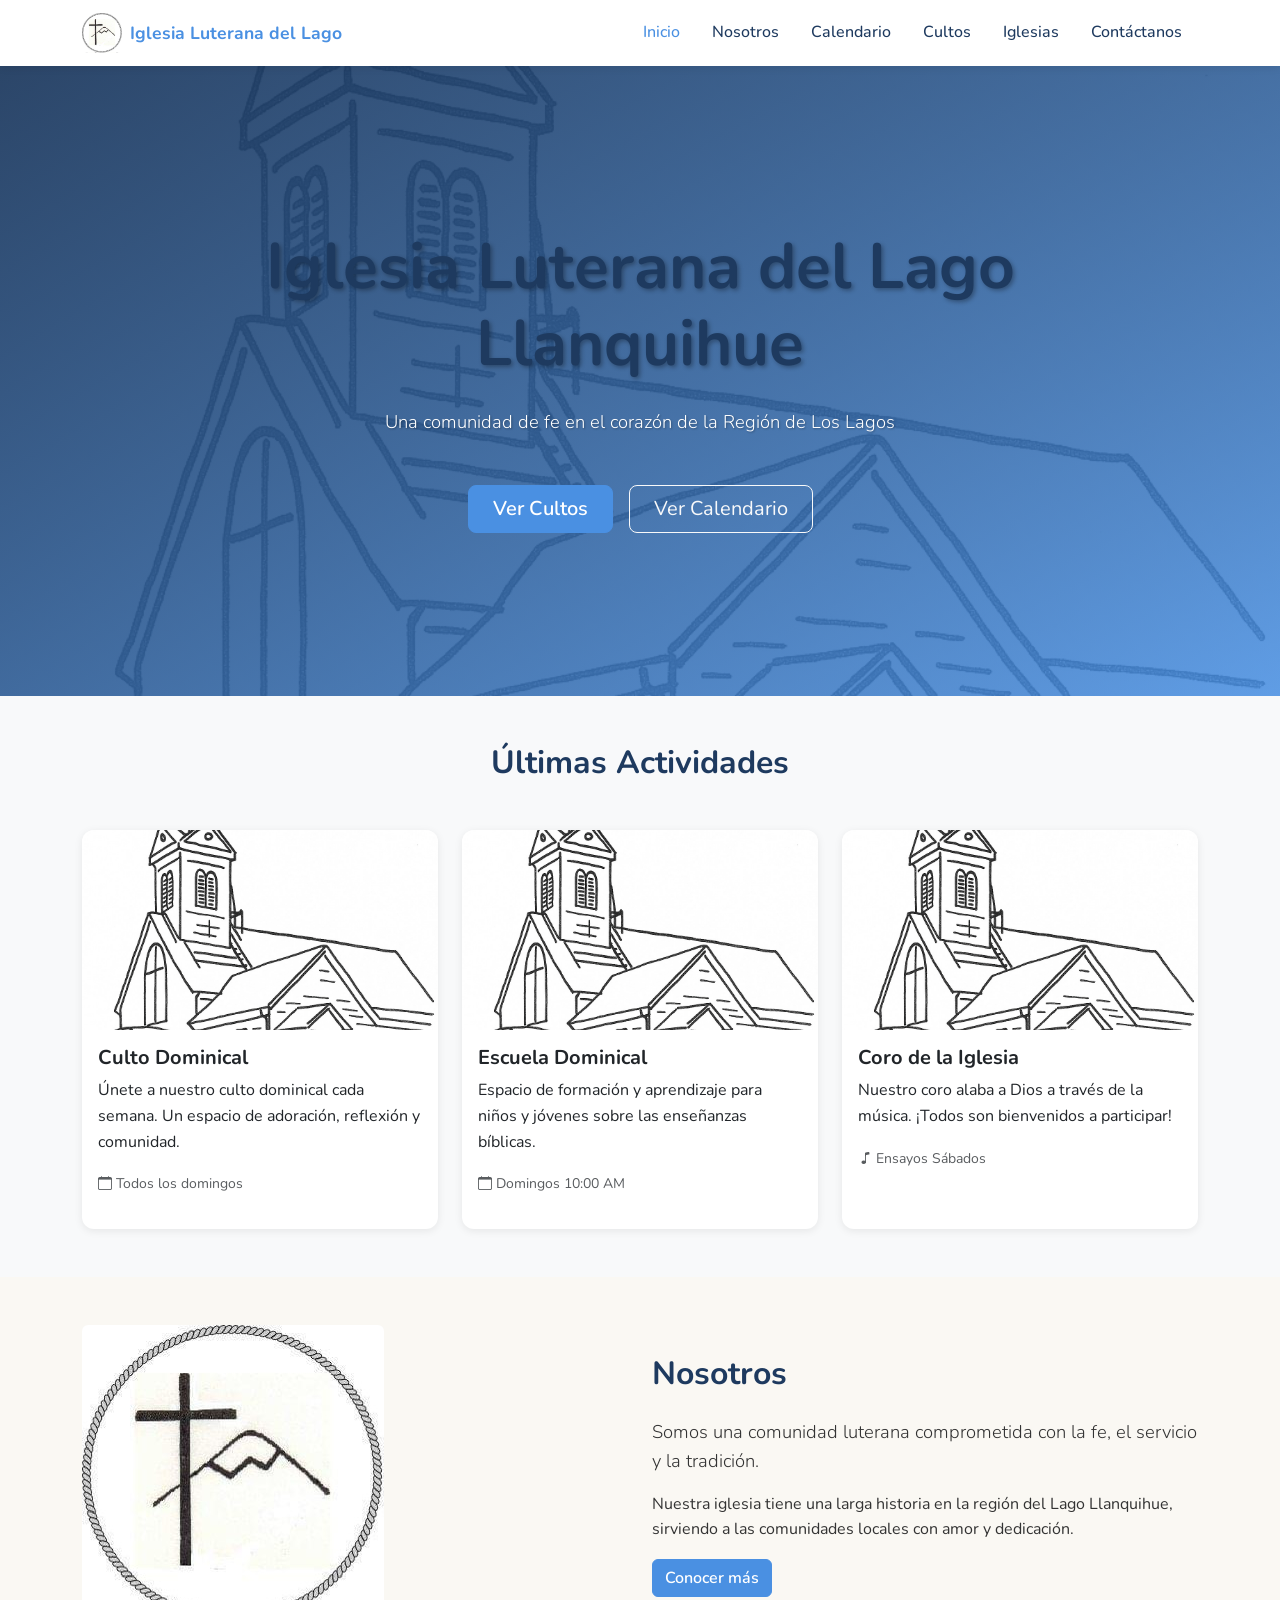
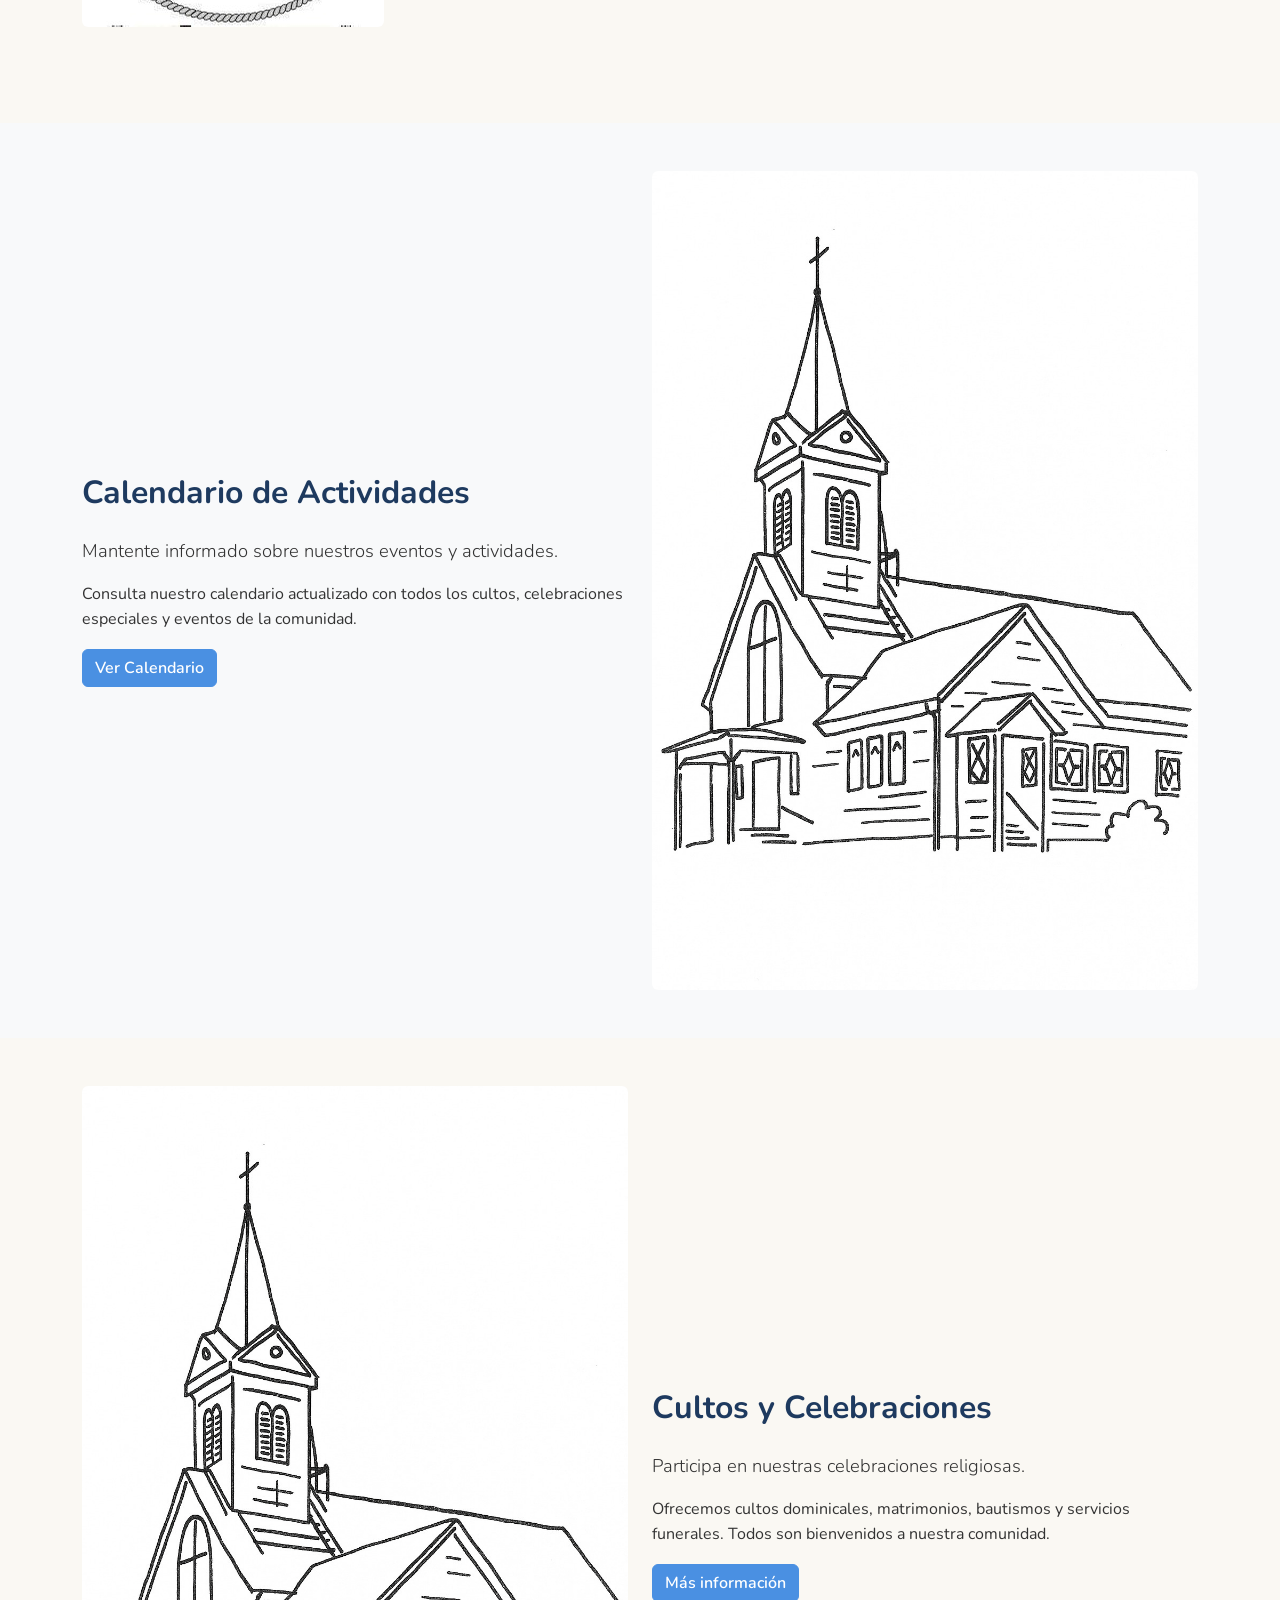
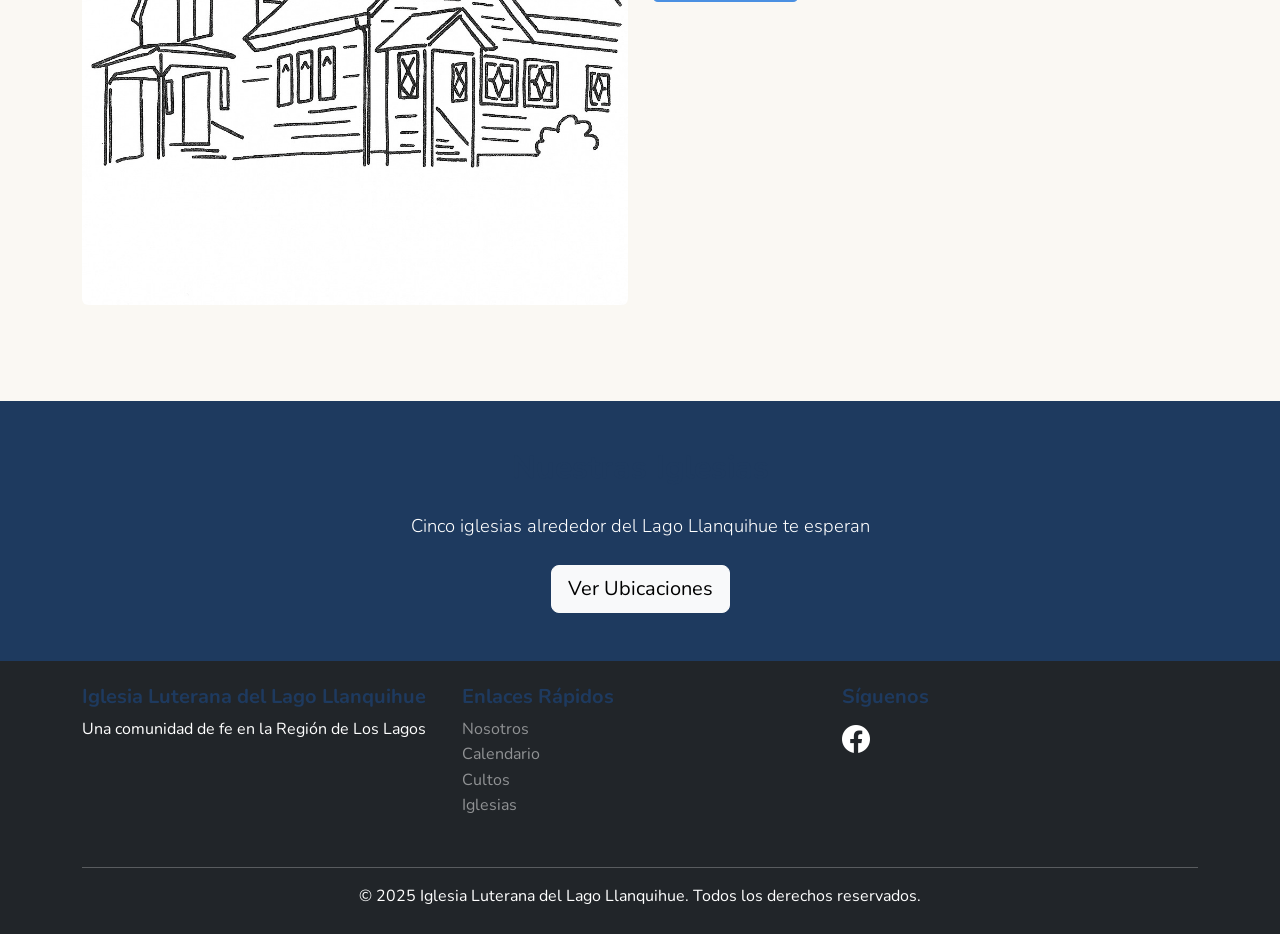
==== index.html @ cc49244c "Add essential website pages and styling for the Lutheran Church of Lake Llanquihue Initial commit cr" ====
<!DOCTYPE html>
<html lang="es">
<head>
    <meta charset="UTF-8">
    <meta name="viewport" content="width=device-width, initial-scale=1.0">
    <meta name="description" content="Iglesia Luterana del Lago Llanquihue - Comunidad de fe en la región del Lago Llanquihue, Chile">
    <meta name="keywords" content="iglesia luterana, lago llanquihue, frutillar, puerto octay, cultos, celebraciones">
    <title>Inicio - Iglesia Luterana del Lago Llanquihue</title>
    
    <link href="https://cdn.jsdelivr.net/npm/bootstrap@5.3.2/dist/css/bootstrap.min.css" rel="stylesheet">
    <link rel="stylesheet" href="https://cdn.jsdelivr.net/npm/bootstrap-icons@1.11.1/font/bootstrap-icons.css">
    <link rel="preconnect" href="https://fonts.googleapis.com">
    <link rel="preconnect" href="https://fonts.gstatic.com" crossorigin>
    <link href="https://fonts.googleapis.com/css2?family=Nunito:wght@300;400;600;700&display=swap" rel="stylesheet">
    <link rel="stylesheet" href="css/styles.css">
</head>
<body>
    <nav class="navbar navbar-expand-lg navbar-light bg-white sticky-top shadow-sm">
        <div class="container">
            <a class="navbar-brand d-flex align-items-center" href="index.html">
                <img src="assets/img/logo.png" alt="Logo Iglesia Luterana" class="logo-img">
                <span class="ms-2 fw-bold text-primary">Iglesia Luterana del Lago</span>
            </a>
            <button class="navbar-toggler" type="button" data-bs-toggle="collapse" data-bs-target="#navbarNav" aria-controls="navbarNav" aria-expanded="false" aria-label="Toggle navigation">
                <span class="navbar-toggler-icon"></span>
            </button>
            <div class="collapse navbar-collapse" id="navbarNav">
                <ul class="navbar-nav ms-auto">
                    <li class="nav-item">
                        <a class="nav-link active" href="index.html">Inicio</a>
                    </li>
                    <li class="nav-item">
                        <a class="nav-link" href="nosotros.html">Nosotros</a>
                    </li>
                    <li class="nav-item">
                        <a class="nav-link" href="calendario.html">Calendario</a>
                    </li>
                    <li class="nav-item">
                        <a class="nav-link" href="cultos.html">Cultos</a>
                    </li>
                    <li class="nav-item">
                        <a class="nav-link" href="iglesias.html">Iglesias</a>
                    </li>
                    <li class="nav-item">
                        <a class="nav-link" href="contacto.html">Contáctanos</a>
                    </li>
                </ul>
            </div>
        </div>
    </nav>

    <section class="hero-section position-relative">
        <div class="hero-overlay"></div>
        <div class="hero-content container text-center text-white">
            <h1 class="display-3 fw-bold mb-4">Iglesia Luterana del Lago Llanquihue</h1>
            <p class="lead mb-5">Una comunidad de fe en el corazón de la Región de Los Lagos</p>
            <div class="d-flex gap-3 justify-content-center flex-wrap">
                <a href="cultos.html" class="btn btn-primary btn-lg px-4">Ver Cultos</a>
                <a href="calendario.html" class="btn btn-outline-light btn-lg px-4">Ver Calendario</a>
            </div>
        </div>
    </section>

    <section class="py-5 bg-light">
        <div class="container">
            <h2 class="text-center mb-5">Últimas Actividades</h2>
            <div class="row g-4">
                <div class="col-md-4">
                    <div class="card h-100 shadow-sm">
                        <img src="assets/img/church.png" class="card-img-top" alt="Culto Dominical">
                        <div class="card-body">
                            <h5 class="card-title">Culto Dominical</h5>
                            <p class="card-text">Únete a nuestro culto dominical cada semana. Un espacio de adoración, reflexión y comunidad.</p>
                            <p class="text-muted"><small><i class="bi bi-calendar"></i> Todos los domingos</small></p>
                        </div>
                    </div>
                </div>
                <div class="col-md-4">
                    <div class="card h-100 shadow-sm">
                        <img src="assets/img/church.png" class="card-img-top" alt="Escuela Dominical">
                        <div class="card-body">
                            <h5 class="card-title">Escuela Dominical</h5>
                            <p class="card-text">Espacio de formación y aprendizaje para niños y jóvenes sobre las enseñanzas bíblicas.</p>
                            <p class="text-muted"><small><i class="bi bi-calendar"></i> Domingos 10:00 AM</small></p>
                        </div>
                    </div>
                </div>
                <div class="col-md-4">
                    <div class="card h-100 shadow-sm">
                        <img src="assets/img/church.png" class="card-img-top" alt="Coro de la Iglesia">
                        <div class="card-body">
                            <h5 class="card-title">Coro de la Iglesia</h5>
                            <p class="card-text">Nuestro coro alaba a Dios a través de la música. ¡Todos son bienvenidos a participar!</p>
                            <p class="text-muted"><small><i class="bi bi-music-note"></i> Ensayos Sábados</small></p>
                        </div>
                    </div>
                </div>
            </div>
        </div>
    </section>

    <section class="py-5">
        <div class="container">
            <div class="row align-items-center mb-5">
                <div class="col-lg-6">
                    <img src="assets/img/logo.png" alt="Nosotros" class="img-fluid rounded">
                </div>
                <div class="col-lg-6">
                    <h2 class="mb-4">Nosotros</h2>
                    <p class="lead">Somos una comunidad luterana comprometida con la fe, el servicio y la tradición.</p>
                    <p>Nuestra iglesia tiene una larga historia en la región del Lago Llanquihue, sirviendo a las comunidades locales con amor y dedicación.</p>
                    <a href="nosotros.html" class="btn btn-primary">Conocer más</a>
                </div>
            </div>
        </div>
    </section>

    <section class="py-5 bg-light">
        <div class="container">
            <div class="row align-items-center">
                <div class="col-lg-6 order-lg-2">
                    <img src="assets/img/church.png" alt="Calendario" class="img-fluid rounded">
                </div>
                <div class="col-lg-6 order-lg-1">
                    <h2 class="mb-4">Calendario de Actividades</h2>
                    <p class="lead">Mantente informado sobre nuestros eventos y actividades.</p>
                    <p>Consulta nuestro calendario actualizado con todos los cultos, celebraciones especiales y eventos de la comunidad.</p>
                    <a href="calendario.html" class="btn btn-primary">Ver Calendario</a>
                </div>
            </div>
        </div>
    </section>

    <section class="py-5">
        <div class="container">
            <div class="row align-items-center mb-5">
                <div class="col-lg-6">
                    <img src="assets/img/church.png" alt="Cultos" class="img-fluid rounded">
                </div>
                <div class="col-lg-6">
                    <h2 class="mb-4">Cultos y Celebraciones</h2>
                    <p class="lead">Participa en nuestras celebraciones religiosas.</p>
                    <p>Ofrecemos cultos dominicales, matrimonios, bautismos y servicios funerales. Todos son bienvenidos a nuestra comunidad.</p>
                    <a href="cultos.html" class="btn btn-primary">Más información</a>
                </div>
            </div>
        </div>
    </section>

    <section class="py-5 bg-primary text-white">
        <div class="container text-center">
            <h2 class="mb-4">Nuestras Iglesias</h2>
            <p class="lead mb-4">Cinco iglesias alrededor del Lago Llanquihue te esperan</p>
            <a href="iglesias.html" class="btn btn-light btn-lg">Ver Ubicaciones</a>
        </div>
    </section>

    <footer class="bg-dark text-white py-4">
        <div class="container">
            <div class="row">
                <div class="col-md-4 mb-3">
                    <h5>Iglesia Luterana del Lago Llanquihue</h5>
                    <p>Una comunidad de fe en la Región de Los Lagos</p>
                </div>
                <div class="col-md-4 mb-3">
                    <h5>Enlaces Rápidos</h5>
                    <ul class="list-unstyled">
                        <li><a href="nosotros.html" class="text-white-50">Nosotros</a></li>
                        <li><a href="calendario.html" class="text-white-50">Calendario</a></li>
                        <li><a href="cultos.html" class="text-white-50">Cultos</a></li>
                        <li><a href="iglesias.html" class="text-white-50">Iglesias</a></li>
                    </ul>
                </div>
                <div class="col-md-4 mb-3">
                    <h5>Síguenos</h5>
                    <a href="https://web.facebook.com/profile.php?id=100070098432222" target="_blank" rel="noopener" class="text-white fs-3 me-3">
                        <i class="bi bi-facebook"></i>
                    </a>
                </div>
            </div>
            <hr class="my-3 bg-white">
            <p class="text-center mb-0">&copy; 2025 Iglesia Luterana del Lago Llanquihue. Todos los derechos reservados.</p>
        </div>
    </footer>

    <script src="https://cdn.jsdelivr.net/npm/bootstrap@5.3.2/dist/js/bootstrap.bundle.min.js"></script>
    <script src="js/script.js"></script>
</body>
</html>
---- css/styles.css ----
:root {
    --azul-marino: #1e3a5f;
    --azul-claro: #4a90e2;
    --celeste: #87ceeb;
    --blanco-cremita: #faf8f3;
    --gris-claro: #f8f9fa;
}

* {
    margin: 0;
    padding: 0;
    box-sizing: border-box;
}

body {
    font-family: 'Nunito', -apple-system, BlinkMacSystemFont, 'Segoe UI', Roboto, sans-serif;
    color: #333;
    line-height: 1.6;
    background-color: var(--blanco-cremita);
}

.navbar {
    background-color: white !important;
    box-shadow: 0 2px 4px rgba(0,0,0,0.1);
}

.navbar-brand {
    font-size: 1.1rem;
    color: var(--azul-marino) !important;
}

.logo-img {
    width: 40px;
    height: 40px;
    object-fit: contain;
}

.nav-link {
    color: var(--azul-marino) !important;
    font-weight: 500;
    transition: color 0.3s ease;
    padding: 0.5rem 1rem !important;
}

.nav-link:hover,
.nav-link.active {
    color: var(--azul-claro) !important;
}

.btn-primary {
    background-color: var(--azul-claro);
    border-color: var(--azul-claro);
    font-weight: 600;
    transition: all 0.3s ease;
}

.btn-primary:hover {
    background-color: var(--azul-marino);
    border-color: var(--azul-marino);
    transform: translateY(-2px);
    box-shadow: 0 4px 8px rgba(0,0,0,0.2);
}

.btn-outline-primary {
    color: var(--azul-claro);
    border-color: var(--azul-claro);
    font-weight: 600;
    transition: all 0.3s ease;
}

.btn-outline-primary:hover {
    background-color: var(--azul-claro);
    border-color: var(--azul-claro);
    color: white;
}

.btn-outline-light:hover {
    background-color: white;
    color: var(--azul-marino);
}

.text-primary {
    color: var(--azul-claro) !important;
}

.bg-primary {
    background-color: var(--azul-marino) !important;
}

.hero-section {
    min-height: 70vh;
    background: linear-gradient(rgba(30, 58, 95, 0.7), rgba(74, 144, 226, 0.7)),
                url('../assets/img/church.png') center/cover;
    display: flex;
    align-items: center;
    justify-content: center;
    color: white;
    position: relative;
}

.hero-overlay {
    position: absolute;
    top: 0;
    left: 0;
    right: 0;
    bottom: 0;
    background: linear-gradient(135deg, rgba(30, 58, 95, 0.8) 0%, rgba(74, 144, 226, 0.6) 100%);
}

.hero-content {
    position: relative;
    z-index: 1;
    padding: 2rem;
}

.hero-content h1 {
    text-shadow: 2px 2px 4px rgba(0,0,0,0.3);
    margin-bottom: 1.5rem;
}

.hero-content p {
    text-shadow: 1px 1px 2px rgba(0,0,0,0.3);
}

.page-header {
    padding: 3rem 0;
    background: linear-gradient(135deg, var(--azul-marino) 0%, var(--azul-claro) 100%);
}

.card {
    border: none;
    border-radius: 12px;
    transition: transform 0.3s ease, box-shadow 0.3s ease;
}

.card:hover {
    transform: translateY(-5px);
    box-shadow: 0 8px 20px rgba(0,0,0,0.15);
}

.card-img-top {
    border-radius: 12px 12px 0 0;
    height: 200px;
    object-fit: cover;
}

.shadow-sm {
    box-shadow: 0 2px 8px rgba(0,0,0,0.08) !important;
}

.bg-light {
    background-color: var(--gris-claro) !important;
}

footer {
    background-color: var(--azul-marino) !important;
}

footer a {
    text-decoration: none;
    transition: color 0.3s ease;
}

footer a:hover {
    color: var(--celeste) !important;
}

.nav-tabs {
    border-bottom: 2px solid var(--azul-claro);
}

.nav-tabs .nav-link {
    color: var(--azul-marino) !important;
    border: none;
    border-bottom: 3px solid transparent;
    transition: all 0.3s ease;
}

.nav-tabs .nav-link:hover {
    border-color: var(--celeste);
}

.nav-tabs .nav-link.active {
    color: var(--azul-claro) !important;
    background-color: transparent;
    border-color: var(--azul-claro);
}

.form-control:focus {
    border-color: var(--azul-claro);
    box-shadow: 0 0 0 0.2rem rgba(74, 144, 226, 0.25);
}

.bi {
    vertical-align: middle;
}

.spinner-border {
    width: 3rem;
    height: 3rem;
}

@media (max-width: 768px) {
    .hero-content h1 {
        font-size: 2rem;
    }
    
    .hero-content p {
        font-size: 1rem;
    }
    
    .display-4 {
        font-size: 2.5rem;
    }
    
    .logo-img {
        width: 35px;
        height: 35px;
    }
    
    .navbar-brand span {
        font-size: 0.9rem;
    }
}

@media (max-width: 576px) {
    .hero-section {
        min-height: 60vh;
    }
    
    .btn-lg {
        padding: 0.5rem 1rem;
        font-size: 1rem;
    }
}

.img-fluid {
    max-width: 100%;
    height: auto;
}

h1, h2, h3, h4, h5, h6 {
    color: var(--azul-marino);
    font-weight: 700;
}

.lead {
    font-size: 1.15rem;
    font-weight: 300;
}

section {
    scroll-margin-top: 70px;
}

.alert {
    border-radius: 8px;
}

.alert-success {
    background-color: #d4edda;
    border-color: #c3e6cb;
    color: #155724;
}

.alert-danger {
    background-color: #f8d7da;
    border-color: #f5c6cb;
    color: #721c24;
}
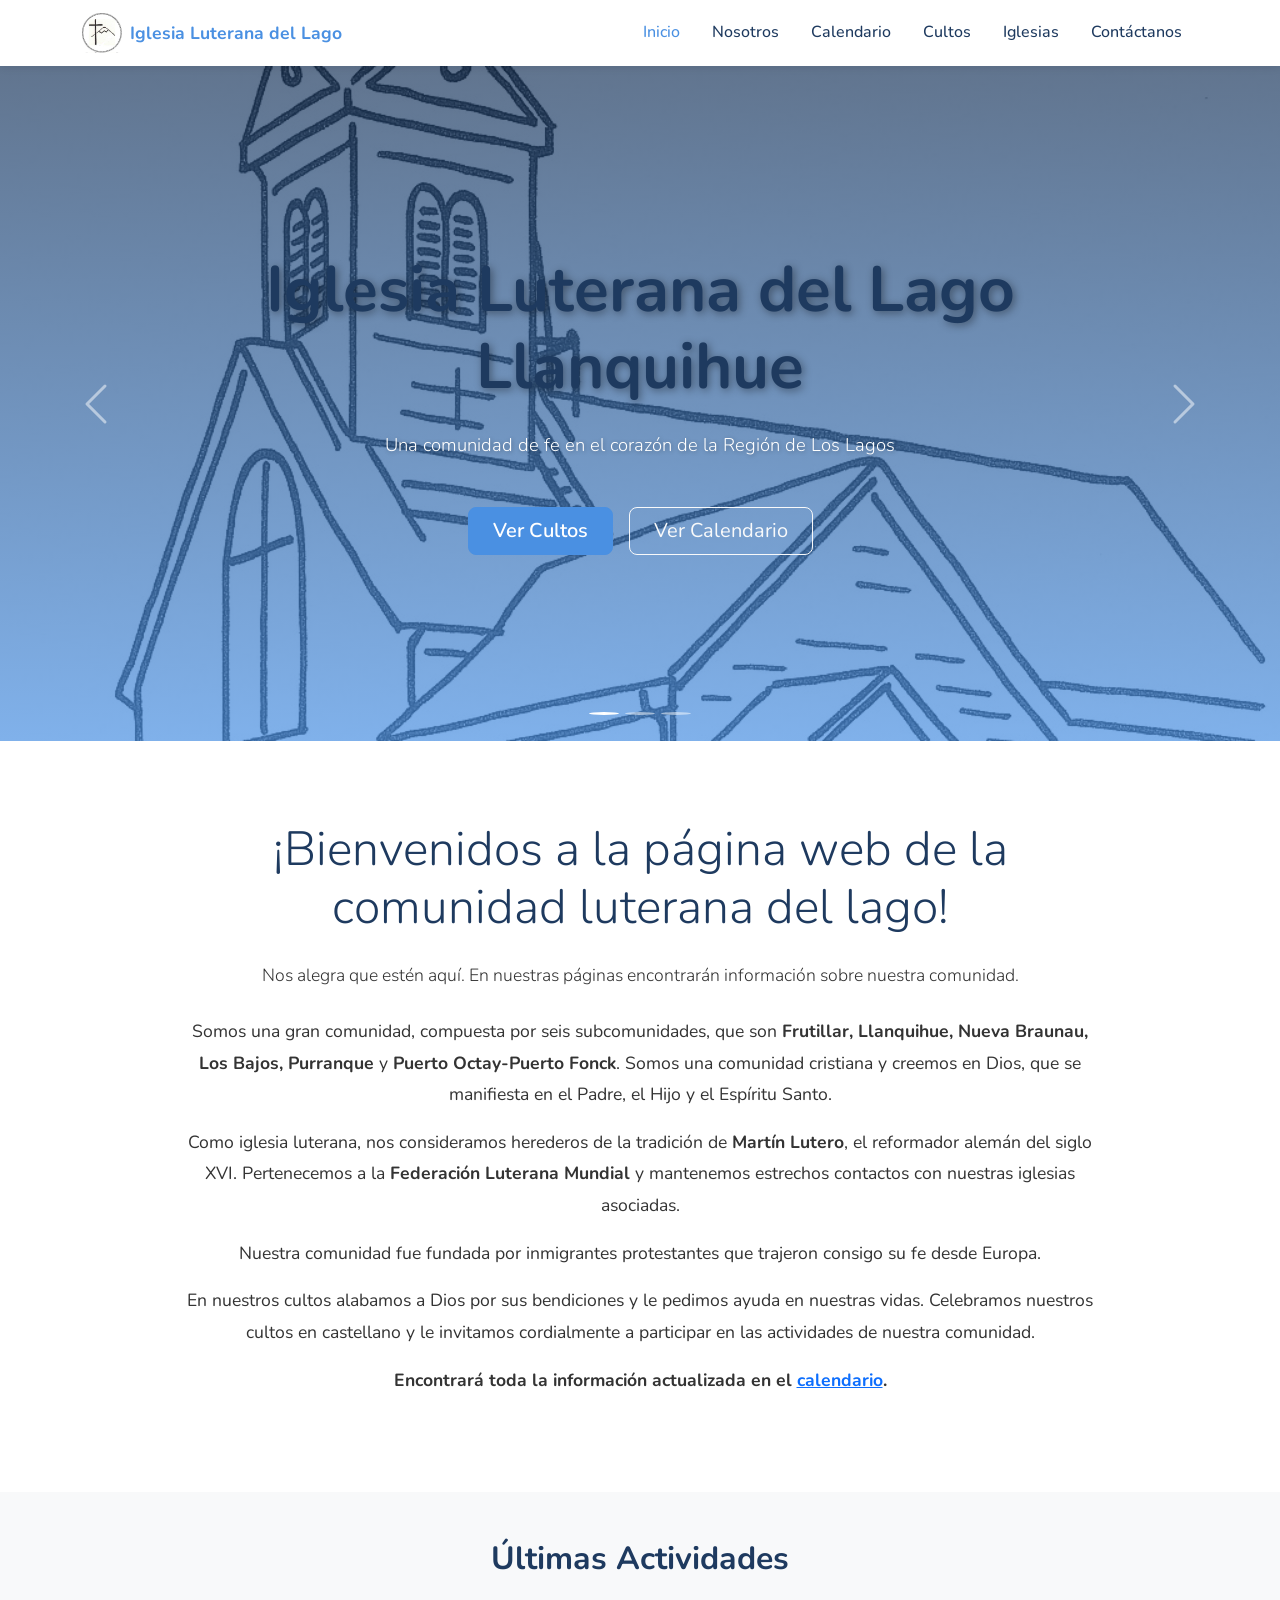
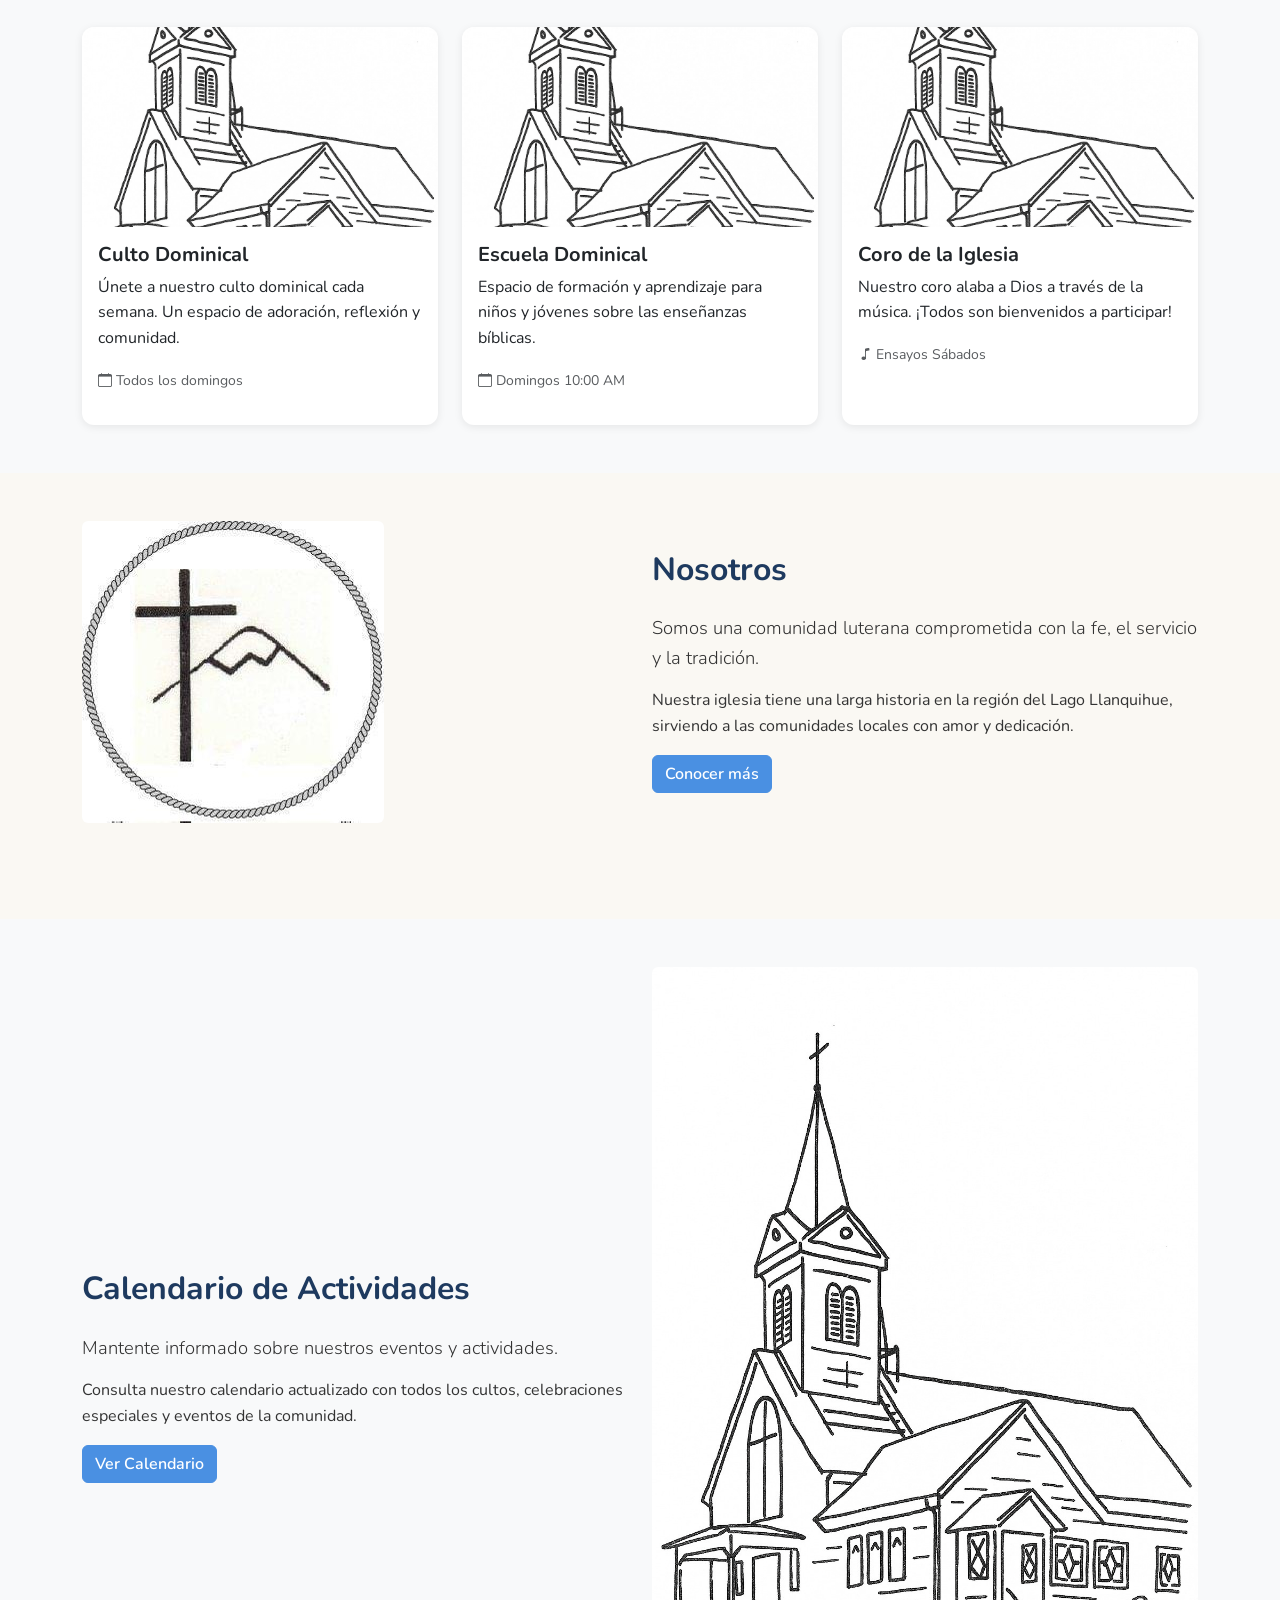
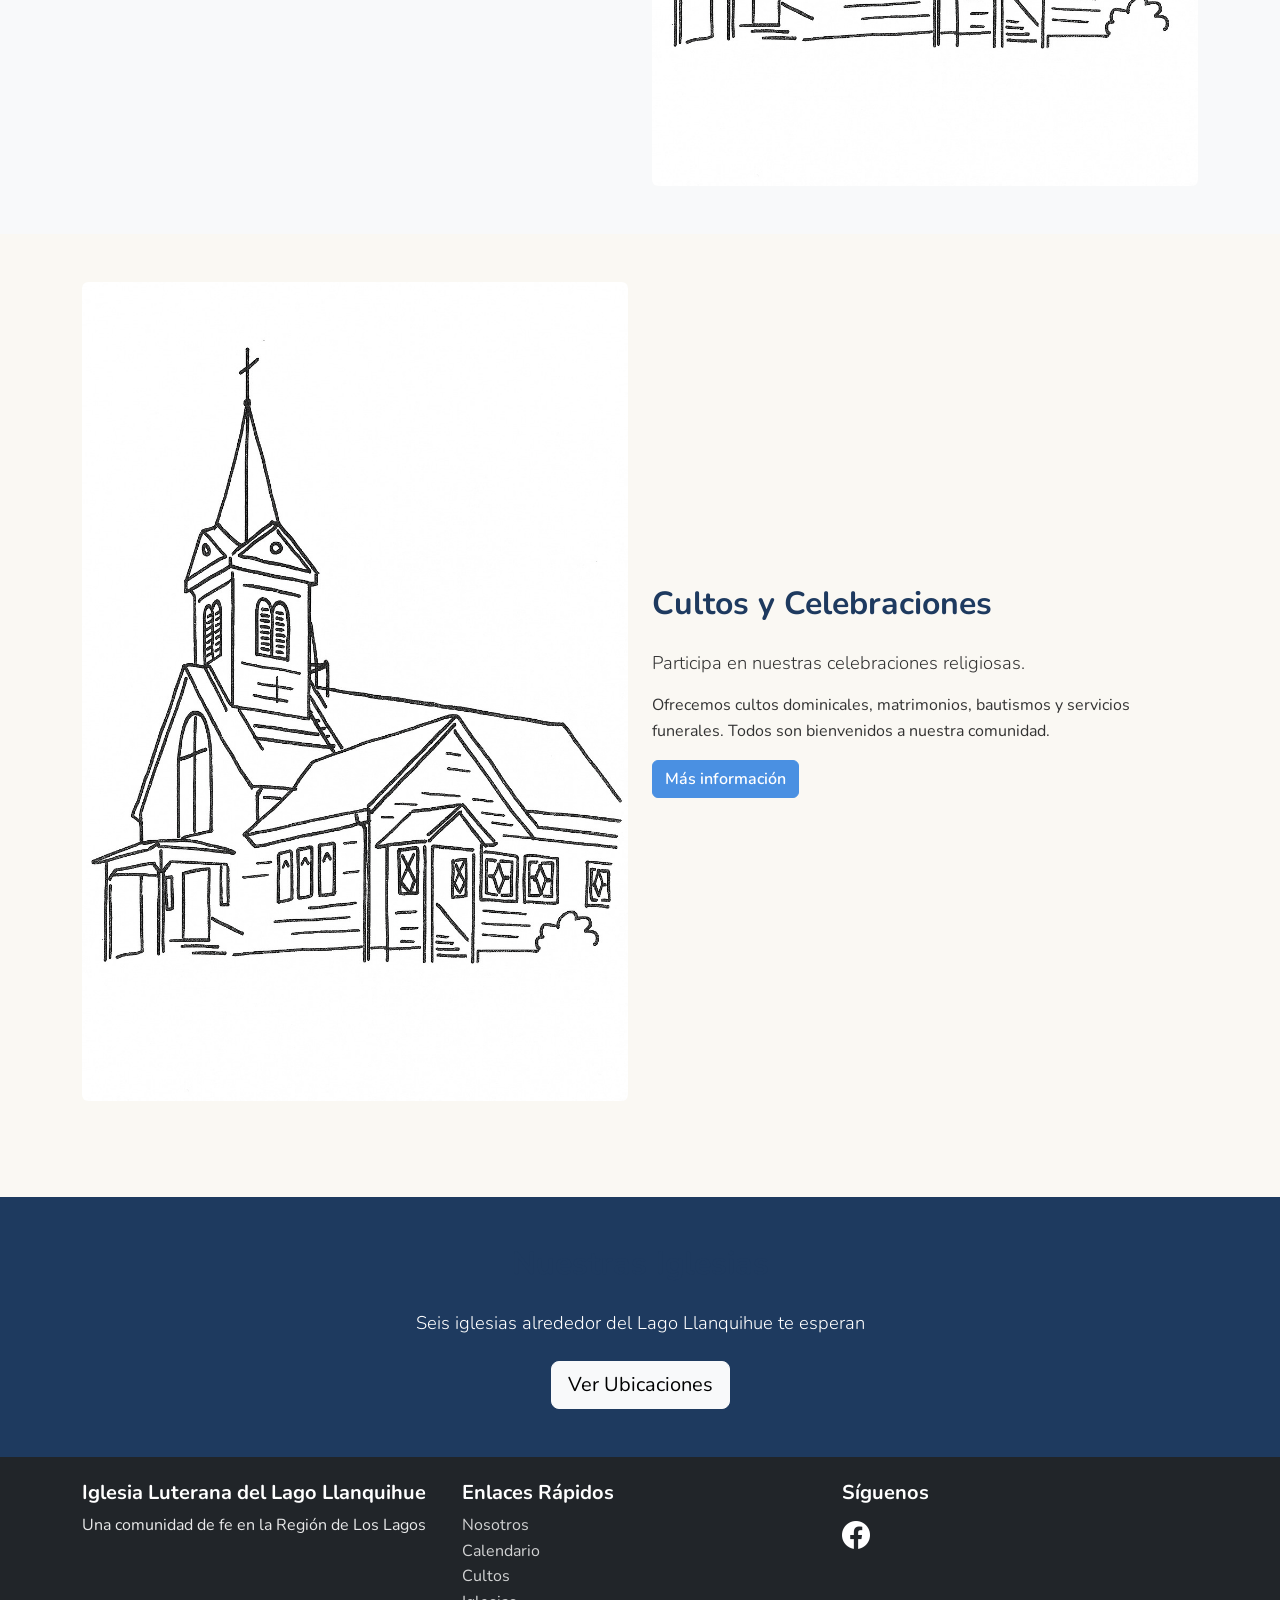
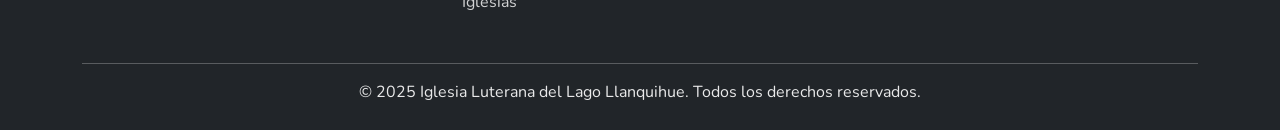
==== commit 841415be: "Update website with welcome message, dynamic hero section, and improved styling Implement a dynamic " ====
--- a/index.html
+++ b/index.html
@@ -49,14 +49,68 @@
         </div>
     </nav>
 
-    <section class="hero-section position-relative">
-        <div class="hero-overlay"></div>
-        <div class="hero-content container text-center text-white">
-            <h1 class="display-3 fw-bold mb-4">Iglesia Luterana del Lago Llanquihue</h1>
-            <p class="lead mb-5">Una comunidad de fe en el corazón de la Región de Los Lagos</p>
-            <div class="d-flex gap-3 justify-content-center flex-wrap">
-                <a href="cultos.html" class="btn btn-primary btn-lg px-4">Ver Cultos</a>
-                <a href="calendario.html" class="btn btn-outline-light btn-lg px-4">Ver Calendario</a>
+    <div id="heroCarousel" class="carousel slide hero-carousel" data-bs-ride="carousel" data-bs-interval="5000">
+        <div class="carousel-indicators">
+            <button type="button" data-bs-target="#heroCarousel" data-bs-slide-to="0" class="active" aria-current="true" aria-label="Slide 1"></button>
+            <button type="button" data-bs-target="#heroCarousel" data-bs-slide-to="1" aria-label="Slide 2"></button>
+            <button type="button" data-bs-target="#heroCarousel" data-bs-slide-to="2" aria-label="Slide 3"></button>
+        </div>
+        <div class="carousel-inner">
+            <div class="carousel-item active">
+                <div class="hero-slide" style="background-image: linear-gradient(rgba(30, 58, 95, 0.7), rgba(74, 144, 226, 0.7)), url('assets/img/church.png');">
+                    <div class="hero-content container text-center text-white">
+                        <h1 class="display-3 fw-bold mb-4">Iglesia Luterana del Lago Llanquihue</h1>
+                        <p class="lead mb-5">Una comunidad de fe en el corazón de la Región de Los Lagos</p>
+                        <div class="d-flex gap-3 justify-content-center flex-wrap">
+                            <a href="cultos.html" class="btn btn-primary btn-lg px-4">Ver Cultos</a>
+                            <a href="calendario.html" class="btn btn-outline-light btn-lg px-4">Ver Calendario</a>
+                        </div>
+                    </div>
+                </div>
+            </div>
+            <div class="carousel-item">
+                <div class="hero-slide" style="background-image: linear-gradient(rgba(30, 58, 95, 0.75), rgba(74, 144, 226, 0.75)), url('assets/img/logo.png');">
+                    <div class="hero-content container text-center text-white">
+                        <i class="bi bi-quote fs-1 mb-3"></i>
+                        <h2 class="display-5 fw-light mb-4 fst-italic">«La fe es una confianza viva y audaz en la gracia de Dios. Y esa confianza nos hace felices, valientes y llenos de deseo por Dios y todas las criaturas»</h2>
+                        <p class="lead">— Martín Lutero</p>
+                    </div>
+                </div>
+            </div>
+            <div class="carousel-item">
+                <div class="hero-slide" style="background-image: linear-gradient(rgba(30, 58, 95, 0.7), rgba(74, 144, 226, 0.7)), url('assets/img/church.png');">
+                    <div class="hero-content container text-center text-white">
+                        <h2 class="display-4 fw-bold mb-4">Seis Comunidades, Una Fe</h2>
+                        <p class="lead mb-4">Frutillar • Llanquihue • Nueva Braunau • Los Bajos • Purranque • Puerto Octay-Fonck</p>
+                        <a href="iglesias.html" class="btn btn-light btn-lg px-4">Conocer Nuestras Iglesias</a>
+                    </div>
+                </div>
+            </div>
+        </div>
+        <button class="carousel-control-prev" type="button" data-bs-target="#heroCarousel" data-bs-slide="prev">
+            <span class="carousel-control-prev-icon" aria-hidden="true"></span>
+            <span class="visually-hidden">Anterior</span>
+        </button>
+        <button class="carousel-control-next" type="button" data-bs-target="#heroCarousel" data-bs-slide="next">
+            <span class="carousel-control-next-icon" aria-hidden="true"></span>
+            <span class="visually-hidden">Siguiente</span>
+        </button>
+    </div>
+
+    <section class="py-5 bg-white">
+        <div class="container">
+            <div class="row justify-content-center">
+                <div class="col-lg-10">
+                    <div class="welcome-section text-center">
+                        <h2 class="display-5 mb-4">¡Bienvenidos a la página web de la comunidad luterana del lago!</h2>
+                        <p class="lead mb-4">Nos alegra que estén aquí. En nuestras páginas encontrarán información sobre nuestra comunidad.</p>
+                        <p>Somos una gran comunidad, compuesta por seis subcomunidades, que son <strong>Frutillar, Llanquihue, Nueva Braunau, Los Bajos, Purranque</strong> y <strong>Puerto Octay-Puerto Fonck</strong>. Somos una comunidad cristiana y creemos en Dios, que se manifiesta en el Padre, el Hijo y el Espíritu Santo.</p>
+                        <p>Como iglesia luterana, nos consideramos herederos de la tradición de <strong>Martín Lutero</strong>, el reformador alemán del siglo XVI. Pertenecemos a la <strong>Federación Luterana Mundial</strong> y mantenemos estrechos contactos con nuestras iglesias asociadas.</p>
+                        <p>Nuestra comunidad fue fundada por inmigrantes protestantes que trajeron consigo su fe desde Europa.</p>
+                        <p>En nuestros cultos alabamos a Dios por sus bendiciones y le pedimos ayuda en nuestras vidas. Celebramos nuestros cultos en castellano y le invitamos cordialmente a participar en las actividades de nuestra comunidad.</p>
+                        <p class="fw-bold">Encontrará toda la información actualizada en el <a href="calendario.html">calendario</a>.</p>
+                    </div>
+                </div>
             </div>
         </div>
     </section>
@@ -150,7 +204,7 @@
     <section class="py-5 bg-primary text-white">
         <div class="container text-center">
             <h2 class="mb-4">Nuestras Iglesias</h2>
-            <p class="lead mb-4">Cinco iglesias alrededor del Lago Llanquihue te esperan</p>
+            <p class="lead mb-4">Seis iglesias alrededor del Lago Llanquihue te esperan</p>
             <a href="iglesias.html" class="btn btn-light btn-lg">Ver Ubicaciones</a>
         </div>
     </section>
--- a/css/styles.css
+++ b/css/styles.css
@@ -87,24 +87,18 @@
     background-color: var(--azul-marino) !important;
 }
 
-.hero-section {
-    min-height: 70vh;
-    background: linear-gradient(rgba(30, 58, 95, 0.7), rgba(74, 144, 226, 0.7)),
-                url('../assets/img/church.png') center/cover;
+.hero-carousel {
+    position: relative;
+}
+
+.hero-slide {
+    min-height: 75vh;
+    background-size: cover;
+    background-position: center;
     display: flex;
     align-items: center;
     justify-content: center;
-    color: white;
     position: relative;
-}
-
-.hero-overlay {
-    position: absolute;
-    top: 0;
-    left: 0;
-    right: 0;
-    bottom: 0;
-    background: linear-gradient(135deg, rgba(30, 58, 95, 0.8) 0%, rgba(74, 144, 226, 0.6) 100%);
 }
 
 .hero-content {
@@ -113,13 +107,35 @@
     padding: 2rem;
 }
 
-.hero-content h1 {
-    text-shadow: 2px 2px 4px rgba(0,0,0,0.3);
-    margin-bottom: 1.5rem;
+.hero-content h1,
+.hero-content h2 {
+    text-shadow: 2px 2px 8px rgba(0,0,0,0.4);
 }
 
 .hero-content p {
-    text-shadow: 1px 1px 2px rgba(0,0,0,0.3);
+    text-shadow: 1px 1px 4px rgba(0,0,0,0.3);
+}
+
+.carousel-control-prev-icon,
+.carousel-control-next-icon {
+    width: 3rem;
+    height: 3rem;
+}
+
+.carousel-indicators button {
+    width: 12px;
+    height: 12px;
+    border-radius: 50%;
+}
+
+.welcome-section {
+    padding: 2rem 0;
+}
+
+.welcome-section p {
+    font-size: 1.1rem;
+    line-height: 1.8;
+    margin-bottom: 1rem;
 }
 
 .page-header {
@@ -153,16 +169,33 @@
 }
 
 footer {
-    background-color: var(--azul-marino) !important;
+    background-color: #2c3e50 !important;
+}
+
+footer h5 {
+    color: white !important;
+}
+
+footer p {
+    color: rgba(255, 255, 255, 0.9);
 }
 
 footer a {
     text-decoration: none;
+    color: rgba(255, 255, 255, 0.8) !important;
     transition: color 0.3s ease;
 }
 
 footer a:hover {
-    color: var(--celeste) !important;
+    color: white !important;
+}
+
+footer .text-white-50 {
+    color: rgba(255, 255, 255, 0.8) !important;
+}
+
+footer .text-white-50:hover {
+    color: white !important;
 }
 
 .nav-tabs {
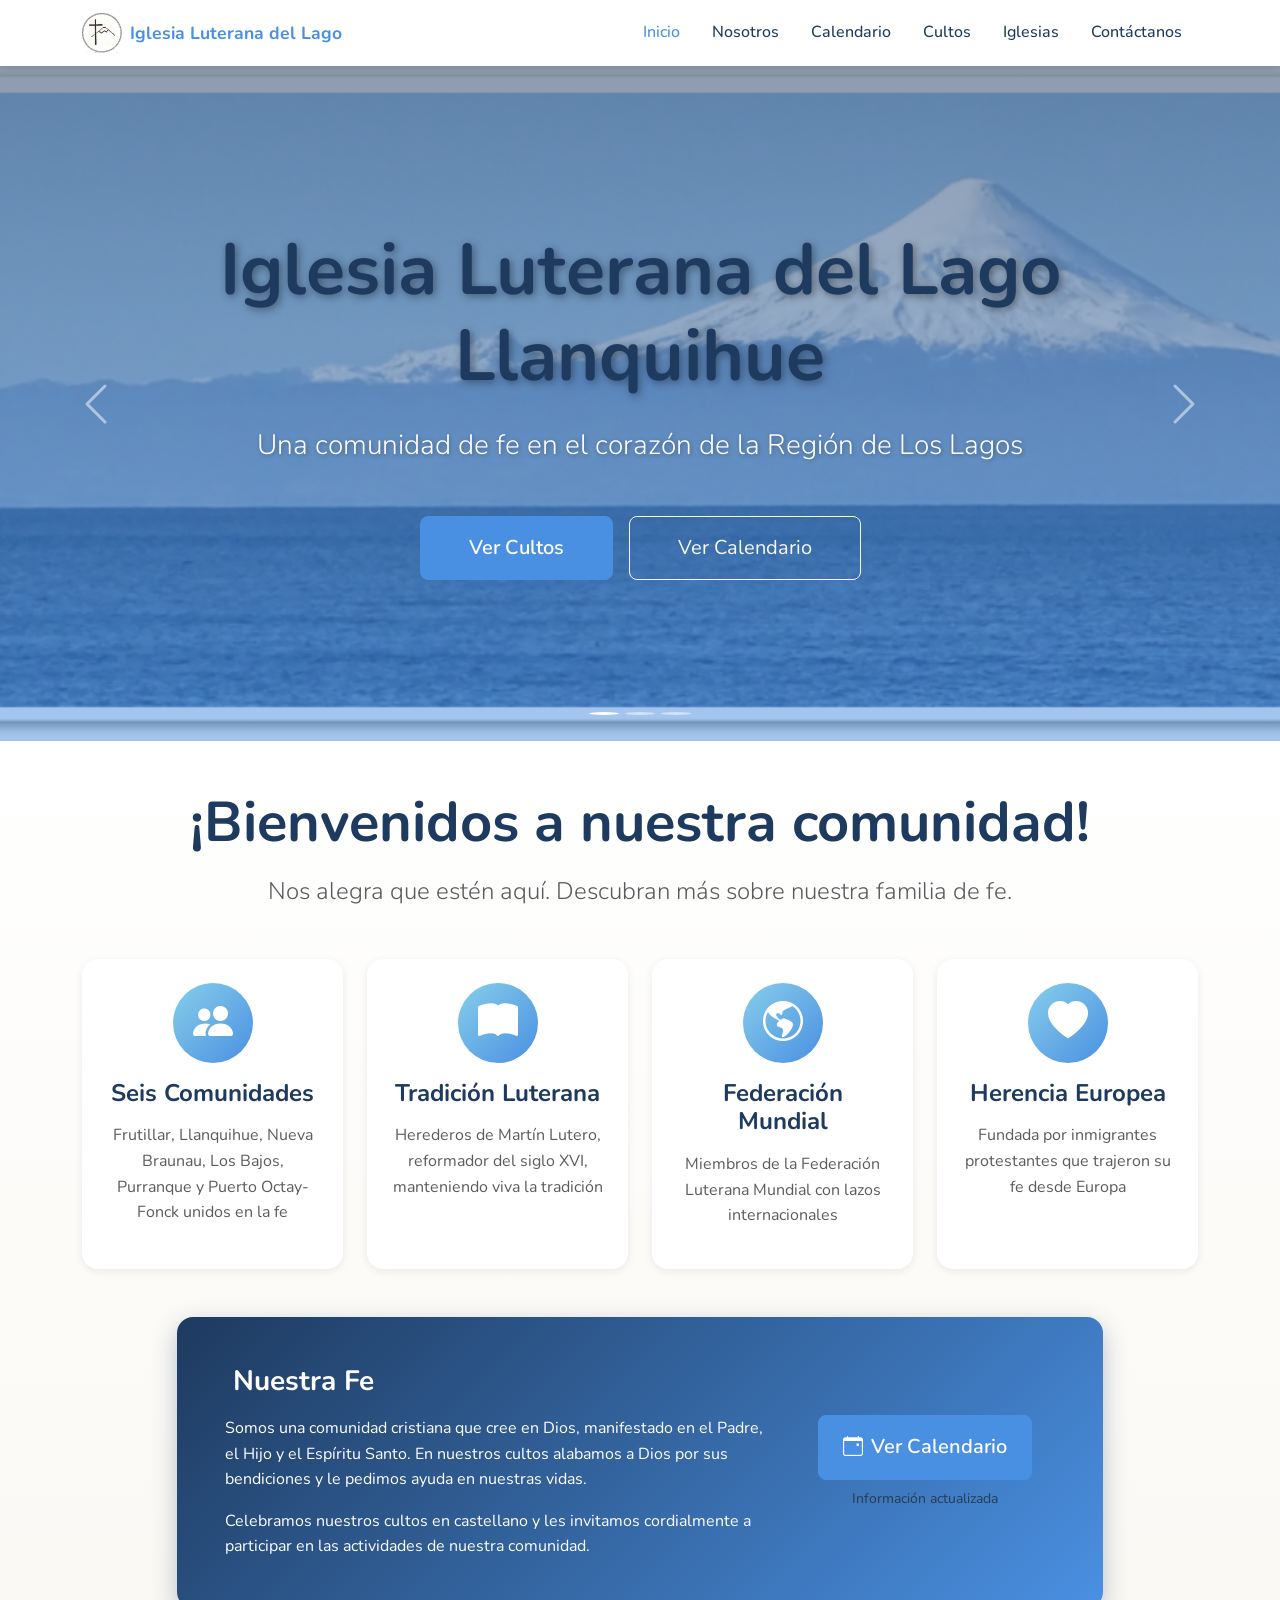
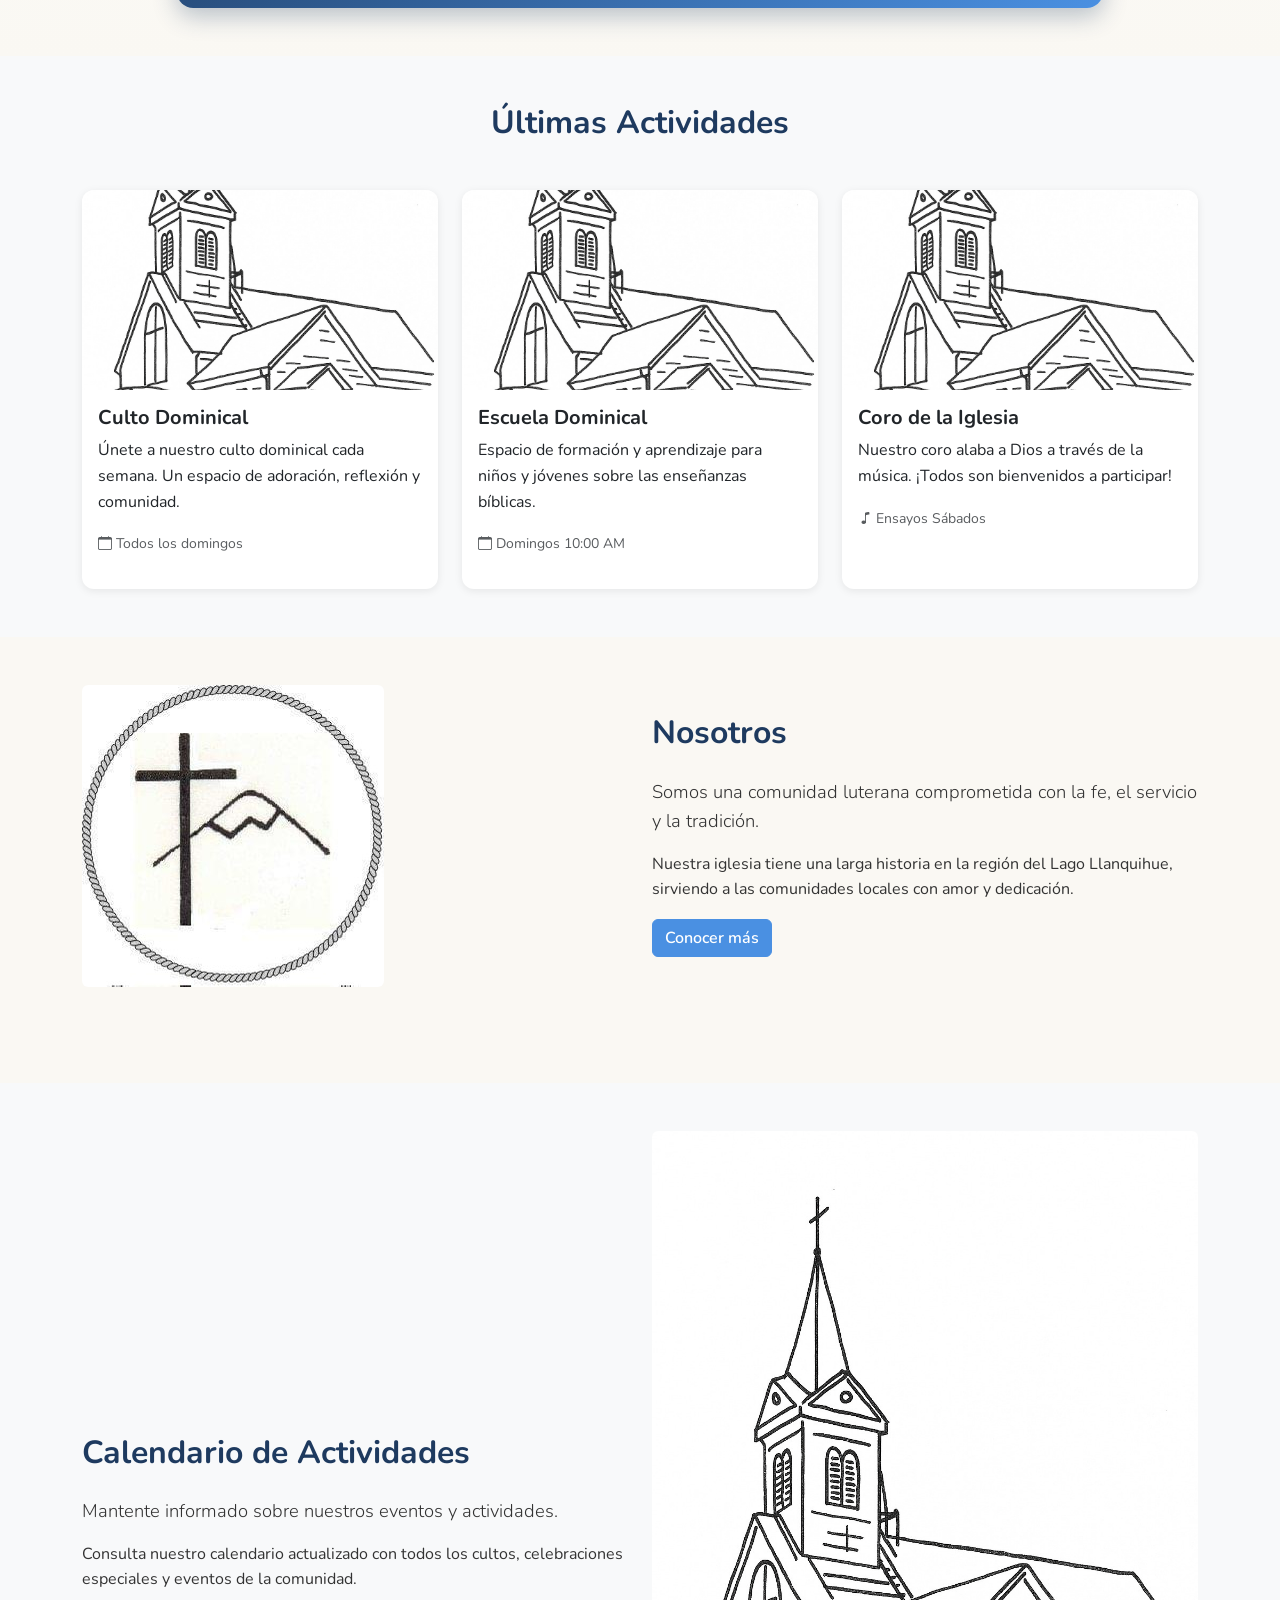
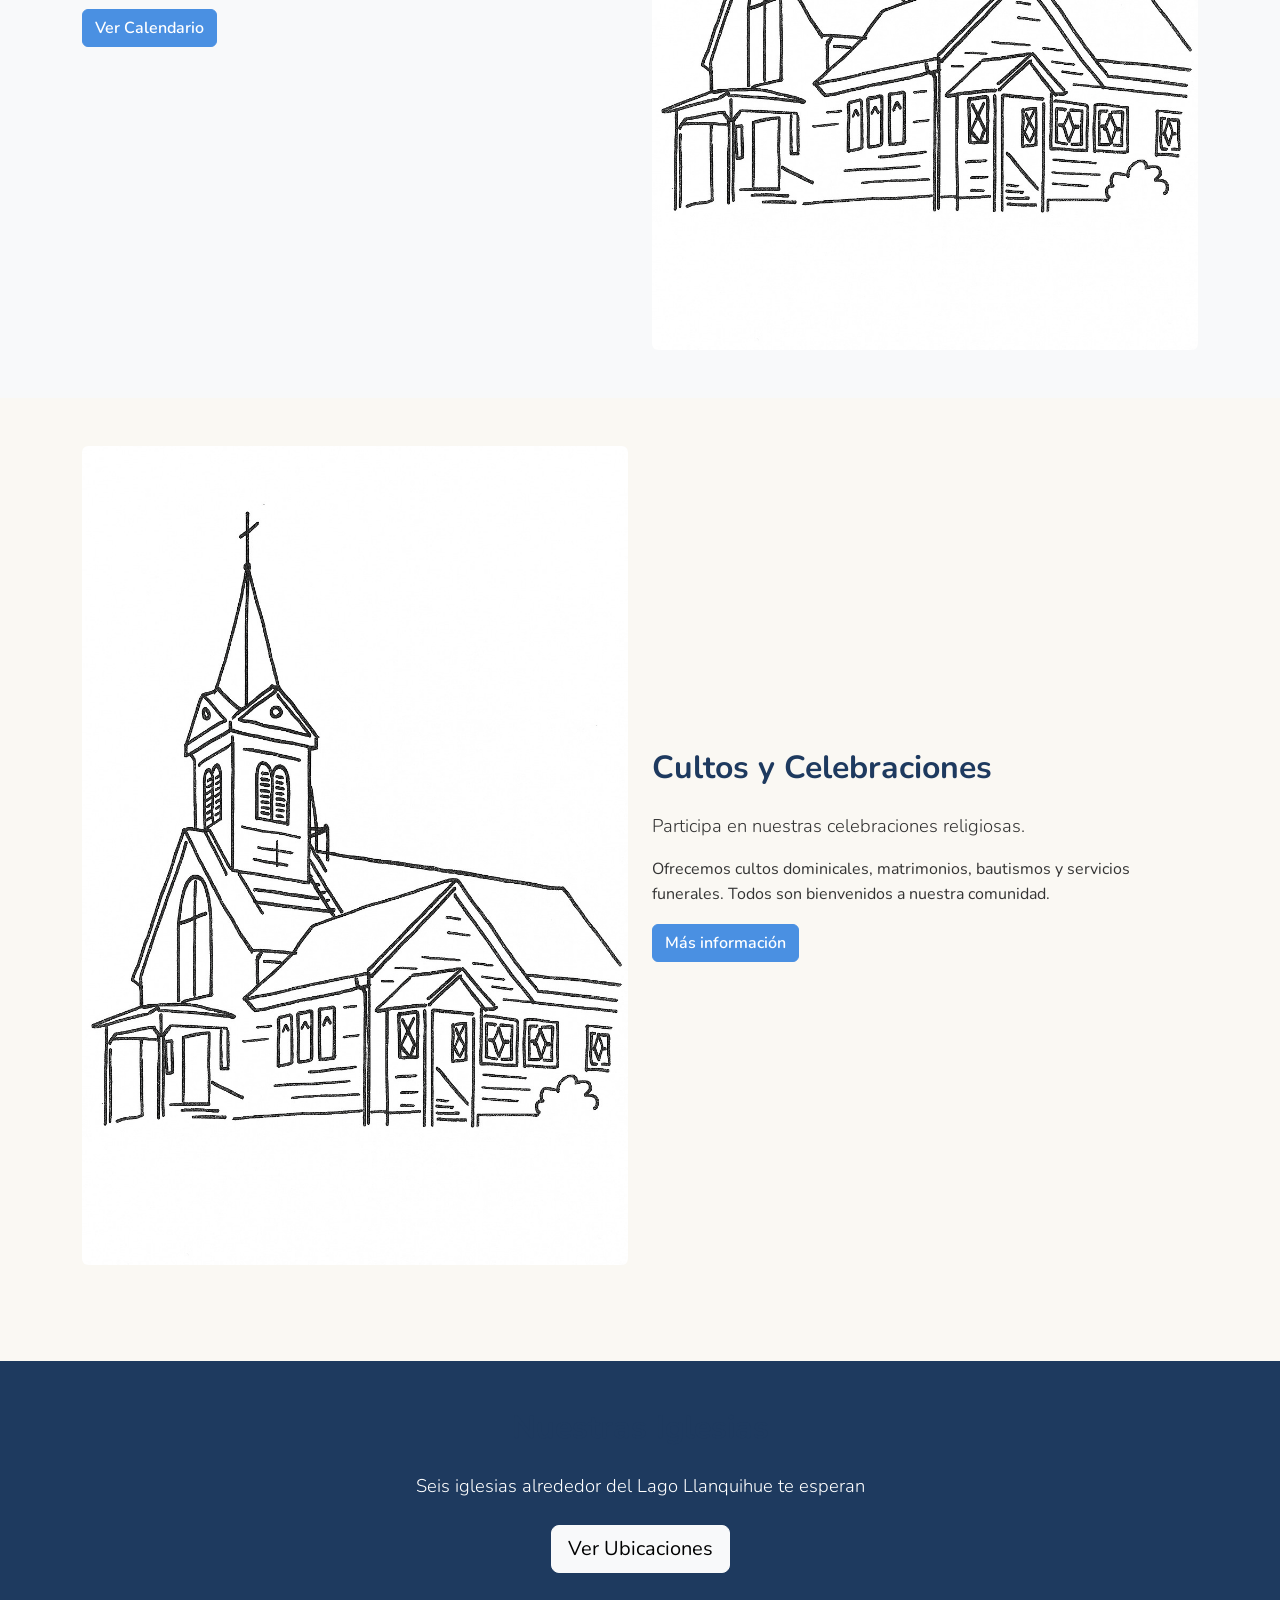
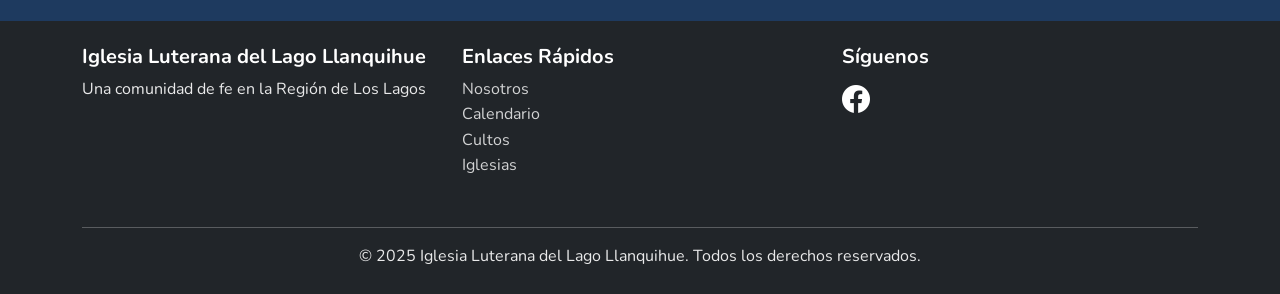
==== commit f766a639: "Enhance website visuals with dynamic animations and modern design elements Update hero sections and " ====
--- a/index.html
+++ b/index.html
@@ -57,32 +57,32 @@
         </div>
         <div class="carousel-inner">
             <div class="carousel-item active">
-                <div class="hero-slide" style="background-image: linear-gradient(rgba(30, 58, 95, 0.7), rgba(74, 144, 226, 0.7)), url('assets/img/church.png');">
+                <div class="hero-slide" style="background-image: linear-gradient(rgba(30, 58, 95, 0.5), rgba(74, 144, 226, 0.5)), url('assets/img/lake-hero.png');">
                     <div class="hero-content container text-center text-white">
-                        <h1 class="display-3 fw-bold mb-4">Iglesia Luterana del Lago Llanquihue</h1>
-                        <p class="lead mb-5">Una comunidad de fe en el corazón de la Región de Los Lagos</p>
+                        <h1 class="display-2 fw-bold mb-4 animate-fade-in">Iglesia Luterana del Lago Llanquihue</h1>
+                        <p class="lead mb-5 fs-3">Una comunidad de fe en el corazón de la Región de Los Lagos</p>
                         <div class="d-flex gap-3 justify-content-center flex-wrap">
-                            <a href="cultos.html" class="btn btn-primary btn-lg px-4">Ver Cultos</a>
-                            <a href="calendario.html" class="btn btn-outline-light btn-lg px-4">Ver Calendario</a>
+                            <a href="cultos.html" class="btn btn-primary btn-lg px-5 py-3">Ver Cultos</a>
+                            <a href="calendario.html" class="btn btn-outline-light btn-lg px-5 py-3">Ver Calendario</a>
                         </div>
                     </div>
                 </div>
             </div>
             <div class="carousel-item">
-                <div class="hero-slide" style="background-image: linear-gradient(rgba(30, 58, 95, 0.75), rgba(74, 144, 226, 0.75)), url('assets/img/logo.png');">
+                <div class="hero-slide" style="background-image: linear-gradient(rgba(30, 58, 95, 0.6), rgba(74, 144, 226, 0.6)), url('assets/img/lake-hero.png');">
                     <div class="hero-content container text-center text-white">
-                        <i class="bi bi-quote fs-1 mb-3"></i>
-                        <h2 class="display-5 fw-light mb-4 fst-italic">«La fe es una confianza viva y audaz en la gracia de Dios. Y esa confianza nos hace felices, valientes y llenos de deseo por Dios y todas las criaturas»</h2>
-                        <p class="lead">— Martín Lutero</p>
+                        <i class="bi bi-quote fs-1 mb-4"></i>
+                        <h2 class="display-5 fw-light mb-4 fst-italic px-md-5">«La fe es una confianza viva y audaz en la gracia de Dios. Y esa confianza nos hace felices, valientes y llenos de deseo por Dios y todas las criaturas»</h2>
+                        <p class="lead fs-4">— Martín Lutero</p>
                     </div>
                 </div>
             </div>
             <div class="carousel-item">
-                <div class="hero-slide" style="background-image: linear-gradient(rgba(30, 58, 95, 0.7), rgba(74, 144, 226, 0.7)), url('assets/img/church.png');">
+                <div class="hero-slide" style="background-image: linear-gradient(rgba(30, 58, 95, 0.5), rgba(74, 144, 226, 0.5)), url('assets/img/lake-hero.png');">
                     <div class="hero-content container text-center text-white">
-                        <h2 class="display-4 fw-bold mb-4">Seis Comunidades, Una Fe</h2>
-                        <p class="lead mb-4">Frutillar • Llanquihue • Nueva Braunau • Los Bajos • Purranque • Puerto Octay-Fonck</p>
-                        <a href="iglesias.html" class="btn btn-light btn-lg px-4">Conocer Nuestras Iglesias</a>
+                        <h2 class="display-3 fw-bold mb-4">Seis Comunidades, Una Fe</h2>
+                        <p class="lead mb-4 fs-4">Frutillar • Llanquihue • Nueva Braunau • Los Bajos • Purranque • Puerto Octay-Fonck</p>
+                        <a href="iglesias.html" class="btn btn-light btn-lg px-5 py-3">Conocer Nuestras Iglesias</a>
                     </div>
                 </div>
             </div>
@@ -97,18 +97,68 @@
         </button>
     </div>
 
-    <section class="py-5 bg-white">
-        <div class="container">
+    <section class="py-5 bg-white welcome-modern">
+        <div class="container">
+            <div class="text-center mb-5">
+                <h2 class="display-4 fw-bold mb-3">¡Bienvenidos a nuestra comunidad!</h2>
+                <p class="lead text-muted fs-4">Nos alegra que estén aquí. Descubran más sobre nuestra familia de fe.</p>
+            </div>
+
+            <div class="row g-4 mb-5">
+                <div class="col-md-6 col-lg-3">
+                    <div class="welcome-card text-center p-4 h-100">
+                        <div class="icon-circle mb-3 mx-auto">
+                            <i class="bi bi-people-fill fs-1 text-primary"></i>
+                        </div>
+                        <h4 class="mb-3">Seis Comunidades</h4>
+                        <p class="text-muted">Frutillar, Llanquihue, Nueva Braunau, Los Bajos, Purranque y Puerto Octay-Fonck unidos en la fe</p>
+                    </div>
+                </div>
+                <div class="col-md-6 col-lg-3">
+                    <div class="welcome-card text-center p-4 h-100">
+                        <div class="icon-circle mb-3 mx-auto">
+                            <i class="bi bi-book-fill fs-1 text-primary"></i>
+                        </div>
+                        <h4 class="mb-3">Tradición Luterana</h4>
+                        <p class="text-muted">Herederos de Martín Lutero, reformador del siglo XVI, manteniendo viva la tradición</p>
+                    </div>
+                </div>
+                <div class="col-md-6 col-lg-3">
+                    <div class="welcome-card text-center p-4 h-100">
+                        <div class="icon-circle mb-3 mx-auto">
+                            <i class="bi bi-globe-americas fs-1 text-primary"></i>
+                        </div>
+                        <h4 class="mb-3">Federación Mundial</h4>
+                        <p class="text-muted">Miembros de la Federación Luterana Mundial con lazos internacionales</p>
+                    </div>
+                </div>
+                <div class="col-md-6 col-lg-3">
+                    <div class="welcome-card text-center p-4 h-100">
+                        <div class="icon-circle mb-3 mx-auto">
+                            <i class="bi bi-heart-fill fs-1 text-primary"></i>
+                        </div>
+                        <h4 class="mb-3">Herencia Europea</h4>
+                        <p class="text-muted">Fundada por inmigrantes protestantes que trajeron su fe desde Europa</p>
+                    </div>
+                </div>
+            </div>
+
             <div class="row justify-content-center">
                 <div class="col-lg-10">
-                    <div class="welcome-section text-center">
-                        <h2 class="display-5 mb-4">¡Bienvenidos a la página web de la comunidad luterana del lago!</h2>
-                        <p class="lead mb-4">Nos alegra que estén aquí. En nuestras páginas encontrarán información sobre nuestra comunidad.</p>
-                        <p>Somos una gran comunidad, compuesta por seis subcomunidades, que son <strong>Frutillar, Llanquihue, Nueva Braunau, Los Bajos, Purranque</strong> y <strong>Puerto Octay-Puerto Fonck</strong>. Somos una comunidad cristiana y creemos en Dios, que se manifiesta en el Padre, el Hijo y el Espíritu Santo.</p>
-                        <p>Como iglesia luterana, nos consideramos herederos de la tradición de <strong>Martín Lutero</strong>, el reformador alemán del siglo XVI. Pertenecemos a la <strong>Federación Luterana Mundial</strong> y mantenemos estrechos contactos con nuestras iglesias asociadas.</p>
-                        <p>Nuestra comunidad fue fundada por inmigrantes protestantes que trajeron consigo su fe desde Europa.</p>
-                        <p>En nuestros cultos alabamos a Dios por sus bendiciones y le pedimos ayuda en nuestras vidas. Celebramos nuestros cultos en castellano y le invitamos cordialmente a participar en las actividades de nuestra comunidad.</p>
-                        <p class="fw-bold">Encontrará toda la información actualizada en el <a href="calendario.html">calendario</a>.</p>
+                    <div class="welcome-highlight p-5 rounded-4">
+                        <div class="row align-items-center">
+                            <div class="col-lg-8">
+                                <h3 class="mb-3"><i class="bi bi-cross2 text-primary me-2"></i>Nuestra Fe</h3>
+                                <p class="mb-3">Somos una comunidad cristiana que cree en Dios, manifestado en el Padre, el Hijo y el Espíritu Santo. En nuestros cultos alabamos a Dios por sus bendiciones y le pedimos ayuda en nuestras vidas.</p>
+                                <p class="mb-0">Celebramos nuestros cultos en castellano y les invitamos cordialmente a participar en las actividades de nuestra comunidad.</p>
+                            </div>
+                            <div class="col-lg-4 text-center mt-4 mt-lg-0">
+                                <a href="calendario.html" class="btn btn-primary btn-lg px-4 py-3">
+                                    <i class="bi bi-calendar-event me-2"></i>Ver Calendario
+                                </a>
+                                <p class="text-muted mt-2 mb-0 small">Información actualizada</p>
+                            </div>
+                        </div>
                     </div>
                 </div>
             </div>
--- a/css/styles.css
+++ b/css/styles.css
@@ -138,6 +138,68 @@
     margin-bottom: 1rem;
 }
 
+.welcome-modern {
+    background: linear-gradient(180deg, #ffffff 0%, var(--blanco-cremita) 100%);
+}
+
+.welcome-card {
+    background: white;
+    border-radius: 16px;
+    transition: all 0.3s ease;
+    box-shadow: 0 2px 8px rgba(0,0,0,0.08);
+}
+
+.welcome-card:hover {
+    transform: translateY(-8px);
+    box-shadow: 0 12px 24px rgba(0,0,0,0.15);
+}
+
+.icon-circle {
+    width: 80px;
+    height: 80px;
+    background: linear-gradient(135deg, var(--celeste) 0%, var(--azul-claro) 100%);
+    border-radius: 50%;
+    display: flex;
+    align-items: center;
+    justify-content: center;
+    transition: all 0.3s ease;
+}
+
+.welcome-card:hover .icon-circle {
+    transform: scale(1.1);
+    background: linear-gradient(135deg, var(--azul-claro) 0%, var(--azul-marino) 100%);
+}
+
+.icon-circle i {
+    color: white !important;
+}
+
+.welcome-highlight {
+    background: linear-gradient(135deg, var(--azul-marino) 0%, var(--azul-claro) 100%);
+    color: white;
+    box-shadow: 0 8px 24px rgba(30, 58, 95, 0.3);
+}
+
+.welcome-highlight h3,
+.welcome-highlight p {
+    color: white;
+}
+
+.animate-fade-in {
+    animation: fadeIn 1.5s ease-in;
+}
+
+@keyframes fadeIn {
+    from {
+        opacity: 0;
+        transform: translateY(20px);
+    }
+    to {
+        opacity: 1;
+        transform: translateY(0);
+    }
+}
+
 .page-header {
     padding: 3rem 0;
     background: linear-gradient(135deg, var(--azul-marino) 0%, var(--azul-claro) 100%);
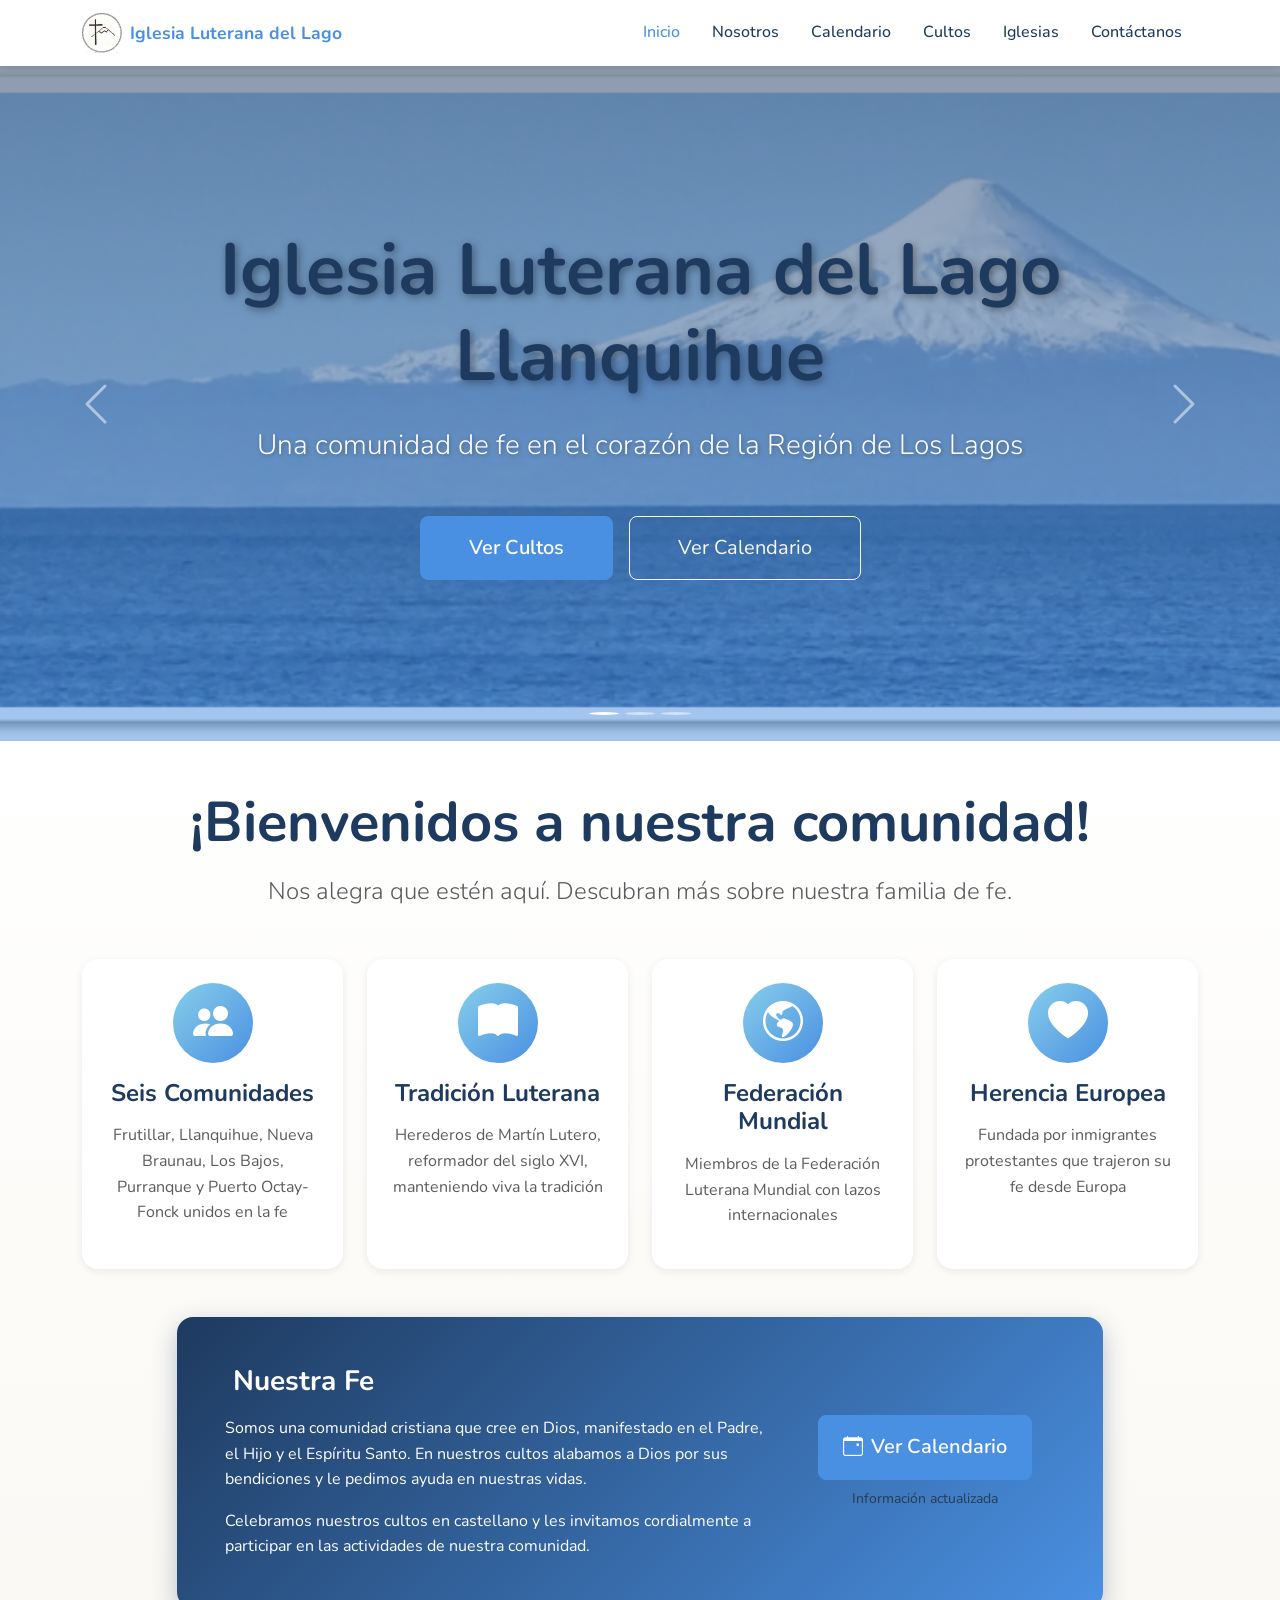
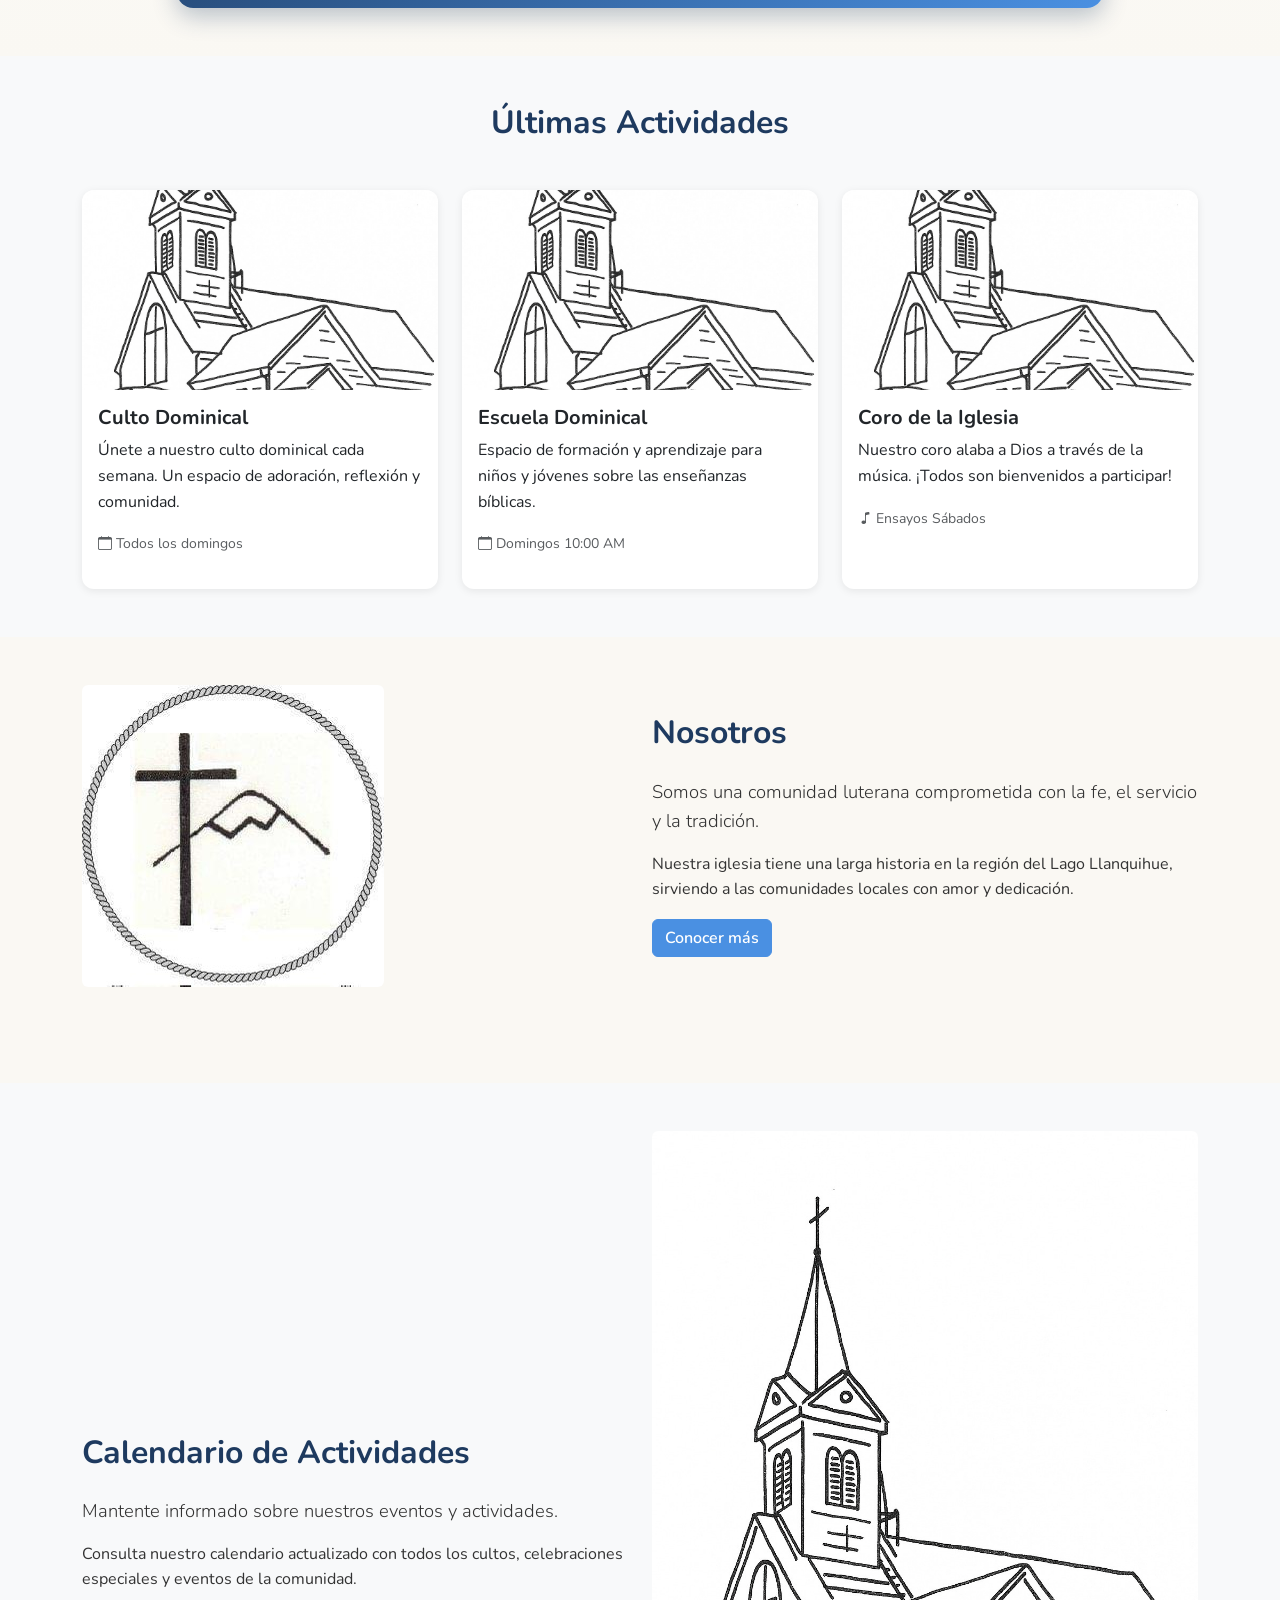
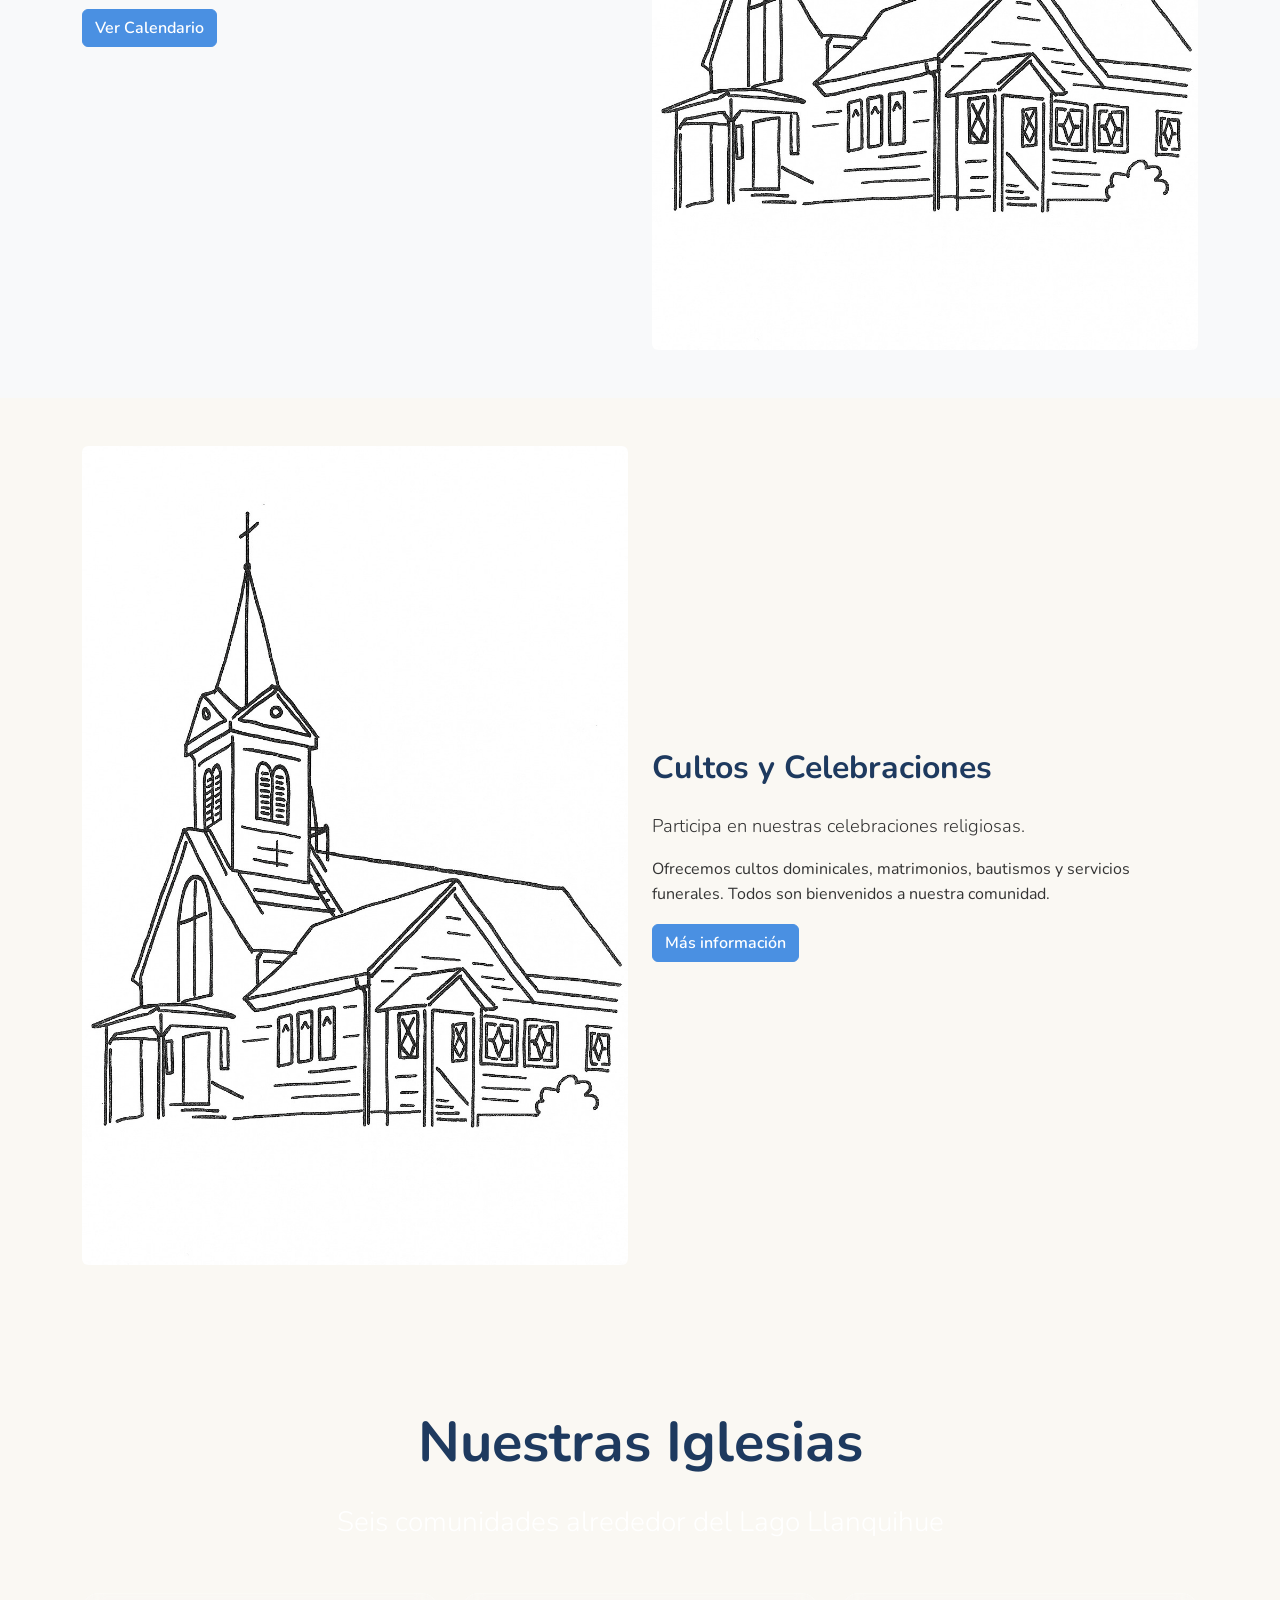
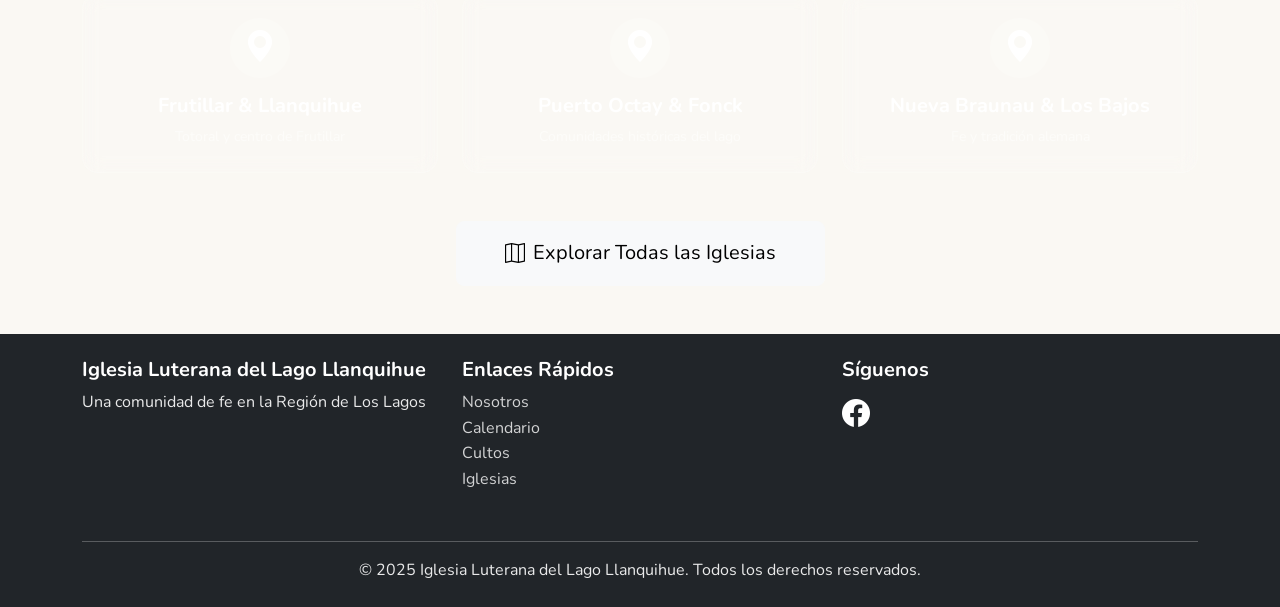
==== commit 304f361f: "Enhance church section with dynamic visuals and professional styling Update the "Nuestras Iglesias" " ====
--- a/index.html
+++ b/index.html
@@ -251,11 +251,48 @@
         </div>
     </section>
 
-    <section class="py-5 bg-primary text-white">
-        <div class="container text-center">
-            <h2 class="mb-4">Nuestras Iglesias</h2>
-            <p class="lead mb-4">Seis iglesias alrededor del Lago Llanquihue te esperan</p>
-            <a href="iglesias.html" class="btn btn-light btn-lg">Ver Ubicaciones</a>
+    <section class="churches-section py-5" style="background-image: linear-gradient(rgba(30, 58, 95, 0.9), rgba(74, 144, 226, 0.85)), url('assets/img/church-white.jpg'); background-size: cover; background-position: center; background-attachment: fixed;">
+        <div class="container">
+            <div class="text-center text-white mb-5">
+                <h2 class="display-4 fw-bold mb-4">Nuestras Iglesias</h2>
+                <p class="lead fs-3 mb-4">Seis comunidades alrededor del Lago Llanquihue</p>
+            </div>
+            
+            <div class="row g-4 mb-5">
+                <div class="col-md-4">
+                    <div class="church-mini-card text-center p-4">
+                        <div class="icon-circle-small mb-3 mx-auto">
+                            <i class="bi bi-geo-alt-fill fs-2 text-white"></i>
+                        </div>
+                        <h5 class="text-white mb-2">Frutillar & Llanquihue</h5>
+                        <p class="text-white-50 small mb-0">Totoral y centro de Frutillar</p>
+                    </div>
+                </div>
+                <div class="col-md-4">
+                    <div class="church-mini-card text-center p-4">
+                        <div class="icon-circle-small mb-3 mx-auto">
+                            <i class="bi bi-geo-alt-fill fs-2 text-white"></i>
+                        </div>
+                        <h5 class="text-white mb-2">Puerto Octay & Fonck</h5>
+                        <p class="text-white-50 small mb-0">Comunidades históricas del lago</p>
+                    </div>
+                </div>
+                <div class="col-md-4">
+                    <div class="church-mini-card text-center p-4">
+                        <div class="icon-circle-small mb-3 mx-auto">
+                            <i class="bi bi-geo-alt-fill fs-2 text-white"></i>
+                        </div>
+                        <h5 class="text-white mb-2">Nueva Braunau & Los Bajos</h5>
+                        <p class="text-white-50 small mb-0">Fe y tradición alemana</p>
+                    </div>
+                </div>
+            </div>
+
+            <div class="text-center">
+                <a href="iglesias.html" class="btn btn-light btn-lg px-5 py-3">
+                    <i class="bi bi-map me-2"></i>Explorar Todas las Iglesias
+                </a>
+            </div>
         </div>
     </section>
 
--- a/css/styles.css
+++ b/css/styles.css
@@ -205,6 +205,72 @@
     background: linear-gradient(135deg, var(--azul-marino) 0%, var(--azul-claro) 100%);
 }
 
+.hero-image {
+    min-height: 50vh;
+    background-size: cover;
+    background-position: center;
+    display: flex;
+    align-items: center;
+    justify-content: center;
+    position: relative;
+    padding: 5rem 0;
+}
+
+.hero-image::before {
+    content: '';
+    position: absolute;
+    top: 0;
+    left: 0;
+    right: 0;
+    bottom: 0;
+    background: linear-gradient(135deg, rgba(30, 58, 95, 0.8) 0%, rgba(74, 144, 226, 0.7) 100%);
+}
+
+.hero-image .container {
+    position: relative;
+    z-index: 1;
+}
+
+.hero-image h1,
+.hero-image p {
+    color: white;
+    text-shadow: 2px 2px 8px rgba(0,0,0,0.4);
+}
+
+.churches-section {
+    position: relative;
+}
+
+.church-mini-card {
+    background: rgba(255, 255, 255, 0.1);
+    border-radius: 16px;
+    border: 1px solid rgba(255, 255, 255, 0.2);
+    transition: all 0.3s ease;
+    backdrop-filter: blur(10px);
+}
+
+.church-mini-card:hover {
+    background: rgba(255, 255, 255, 0.15);
+    transform: translateY(-5px);
+    box-shadow: 0 8px 20px rgba(0,0,0,0.3);
+}
+
+.icon-circle-small {
+    width: 60px;
+    height: 60px;
+    background: rgba(255, 255, 255, 0.2);
+    border-radius: 50%;
+    display: flex;
+    align-items: center;
+    justify-content: center;
+    transition: all 0.3s ease;
+}
+
+.church-mini-card:hover .icon-circle-small {
+    background: rgba(255, 255, 255, 0.3);
+    transform: scale(1.1);
+}
+
 .card {
     border: none;
     border-radius: 12px;
